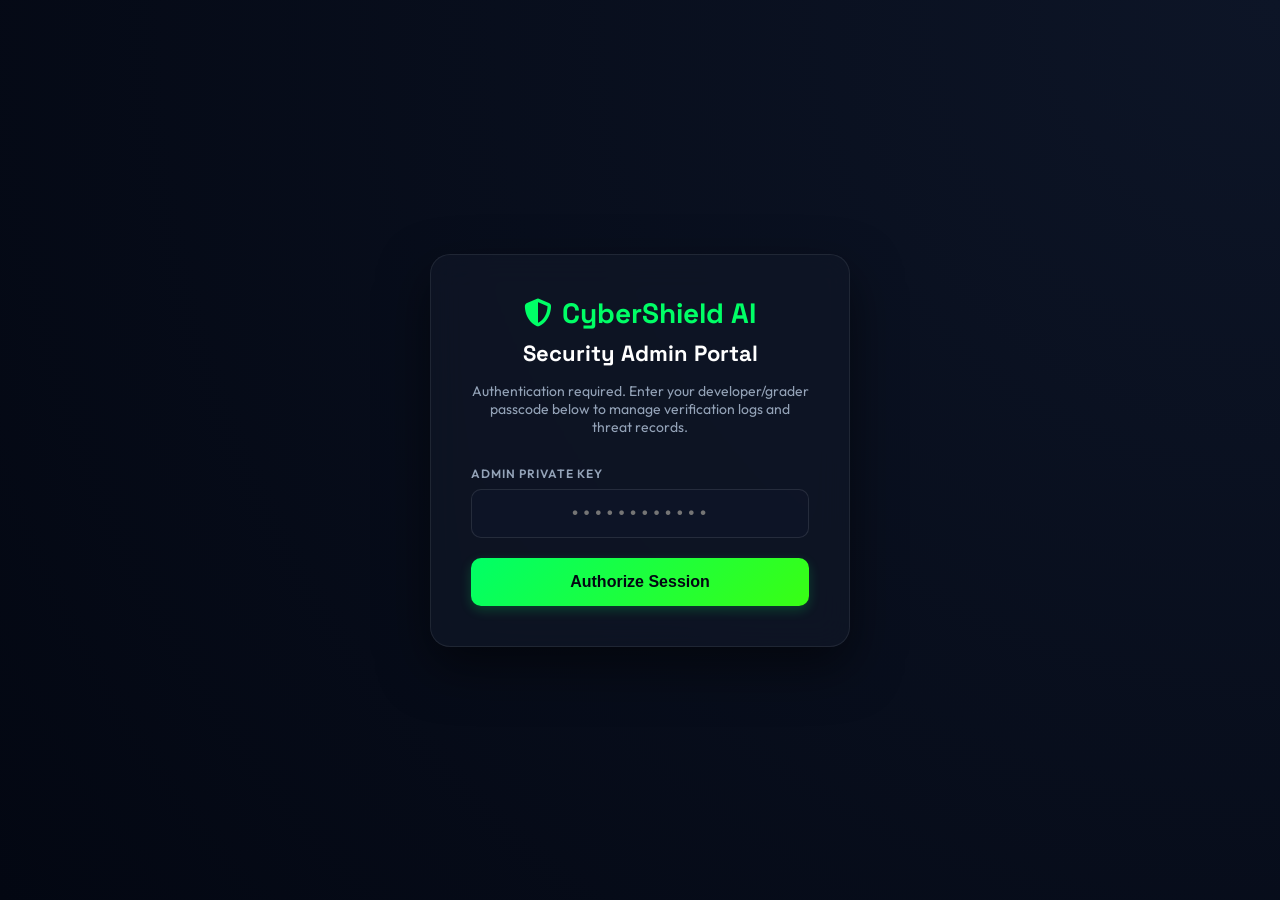
==== frontend/admin.html @ 4ac3e32d "feat(admin): relocate admin portal to secure separate page with db controls" ====
<!DOCTYPE html>
<html lang="en">
<head>
    <meta charset="UTF-8">
    <meta name="viewport" content="width=device-width, initial-scale=1.0">
    <title>CyberShield AI - Security Admin Portal</title>
    <!-- Fonts -->
    <link href="https://fonts.googleapis.com/css2?family=Outfit:wght@300;400;500;600;700;800&family=Space+Grotesk:wght@400;500;600;700&display=swap" rel="stylesheet">
    <link rel="stylesheet" href="https://cdnjs.cloudflare.com/ajax/libs/font-awesome/6.4.0/css/all.min.css">
    <link rel="stylesheet" href="style.css">
    <style>
        /* Admin specific layout styles */
        :root {
            --bg-admin-login: radial-gradient(circle at top right, #0d1527 0%, #030712 100%);
        }

        body.admin-body {
            background-color: var(--bg-main);
            font-family: 'Outfit', sans-serif;
            margin: 0;
            color: #1e293b;
        }

        .light-mode body.admin-body {
            color: #1e293b;
        }

        /* Login Screen styling */
        .login-overlay {
            position: fixed;
            top: 0;
            left: 0;
            width: 100%;
            height: 100%;
            background: radial-gradient(circle at top right, #0d1527 0%, #030712 100%);
            display: flex;
            justify-content: center;
            align-items: center;
            z-index: 9999;
            transition: opacity 0.4s ease;
        }

        .login-card {
            background: rgba(17, 24, 39, 0.7);
            backdrop-filter: blur(16px);
            -webkit-backdrop-filter: blur(16px);
            border: 1px solid rgba(255, 255, 255, 0.08);
            border-radius: 20px;
            padding: 40px;
            width: 420px;
            text-align: center;
            box-shadow: 0 20px 50px rgba(0, 0, 0, 0.5);
            color: #ffffff;
        }

        .login-logo {
            font-family: 'Space Grotesk', sans-serif;
            font-size: 28px;
            font-weight: 700;
            color: var(--color-primary, #00FF66);
            margin-bottom: 8px;
            display: flex;
            align-items: center;
            justify-content: center;
            gap: 10px;
        }

        .login-logo i {
            animation: pulse-glow 2s infinite ease-in-out;
        }

        .login-card p {
            color: #94a3b8;
            font-size: 14px;
            margin-bottom: 30px;
        }

        .login-form-group {
            margin-bottom: 20px;
            text-align: left;
        }

        .login-form-group label {
            display: block;
            font-size: 12px;
            font-weight: 600;
            color: #94a3b8;
            text-transform: uppercase;
            letter-spacing: 1px;
            margin-bottom: 8px;
        }

        .login-input {
            width: 100%;
            padding: 14px 16px;
            border-radius: 10px;
            border: 1px solid rgba(255, 255, 255, 0.1);
            background: rgba(15, 23, 42, 0.6);
            color: #ffffff;
            font-size: 16px;
            font-family: monospace;
            letter-spacing: 2px;
            text-align: center;
            transition: all 0.3s ease;
            box-sizing: border-box;
        }

        .login-input:focus {
            outline: none;
            border-color: var(--color-primary, #00FF66);
            box-shadow: 0 0 10px rgba(0, 255, 102, 0.25);
        }

        .login-submit-btn {
            width: 100%;
            padding: 14px;
            border: none;
            border-radius: 10px;
            background: linear-gradient(135deg, var(--color-primary, #00FF66) 0%, var(--color-secondary, #39FF14) 100%);
            color: #030712;
            font-size: 16px;
            font-weight: 700;
            cursor: pointer;
            transition: all 0.3s ease;
            box-shadow: 0 4px 12px rgba(0, 255, 102, 0.2);
        }

        .login-submit-btn:hover {
            transform: translateY(-2px);
            box-shadow: 0 6px 16px rgba(0, 255, 102, 0.4);
        }

        /* Database forms & styling */
        .admin-section-header {
            display: flex;
            justify-content: space-between;
            align-items: center;
            margin-bottom: 24px;
        }

        .admin-action-bar {
            display: flex;
            gap: 12px;
        }

        .action-btn-danger {
            background-color: var(--color-dangerous, #FF3333);
            color: #ffffff;
            border: none;
            padding: 10px 18px;
            border-radius: 8px;
            font-weight: 600;
            cursor: pointer;
            transition: all 0.2s ease;
            display: flex;
            align-items: center;
            gap: 8px;
        }

        .action-btn-danger:hover {
            opacity: 0.9;
            transform: translateY(-1px);
        }

        .action-btn-primary {
            background-color: var(--color-primary, #00FF66);
            color: #030712;
            border: none;
            padding: 10px 18px;
            border-radius: 8px;
            font-weight: 600;
            cursor: pointer;
            transition: all 0.2s ease;
            display: flex;
            align-items: center;
            gap: 8px;
        }

        .action-btn-primary:hover {
            opacity: 0.95;
            transform: translateY(-1px);
        }

        /* Admin Table styles */
        .admin-table-card {
            background: var(--bg-surface, #ffffff);
            border-radius: 16px;
            border: 1px solid rgba(0, 0, 0, 0.05);
            box-shadow: 0 4px 20px rgba(0, 0, 0, 0.02);
            overflow: hidden;
            margin-bottom: 30px;
        }

        .admin-table-container {
            overflow-x: auto;
            width: 100%;
        }

        .admin-table {
            width: 100%;
            border-collapse: collapse;
            text-align: left;
            font-size: 14px;
        }

        .admin-table th {
            background-color: rgba(0, 0, 0, 0.02);
            padding: 16px 20px;
            font-weight: 600;
            color: #64748b;
            border-bottom: 1.5px solid rgba(0, 0, 0, 0.05);
        }

        .admin-table td {
            padding: 16px 20px;
            border-bottom: 1px solid rgba(0, 0, 0, 0.04);
            vertical-align: middle;
            color: #334155;
        }

        .admin-table tr:hover td {
            background-color: rgba(0, 0, 0, 0.005);
        }

        .admin-table code {
            font-family: monospace;
            background: rgba(0, 0, 0, 0.04);
            padding: 3px 6px;
            border-radius: 4px;
            font-size: 12px;
        }

        /* Action buttons in tables */
        .tbl-btn {
            background: none;
            border: none;
            cursor: pointer;
            padding: 6px;
            border-radius: 6px;
            font-size: 14px;
            transition: all 0.2s ease;
        }

        .tbl-btn.edit-btn {
            color: var(--color-accent, #0284C7);
        }

        .tbl-btn.edit-btn:hover {
            background-color: rgba(2, 132, 199, 0.1);
        }

        .tbl-btn.delete-btn {
            color: var(--color-dangerous, #FF3333);
        }

        .tbl-btn.delete-btn:hover {
            background-color: rgba(239, 68, 68, 0.1);
        }

        /* Add Threat intelligence form */
        .threat-form-card {
            background: var(--bg-surface, #ffffff);
            border-radius: 16px;
            border: 1px solid rgba(0, 0, 0, 0.05);
            padding: 24px;
            margin-bottom: 30px;
        }

        .form-row {
            display: grid;
            grid-template-columns: 1fr 2fr 1fr auto;
            gap: 16px;
            align-items: flex-end;
        }

        @media (max-width: 768px) {
            .form-row {
                grid-template-columns: 1fr;
            }
        }

        .form-group {
            display: flex;
            flex-direction: column;
            gap: 8px;
        }

        .form-group label {
            font-size: 13px;
            font-weight: 600;
            color: #475569;
        }

        .form-group input, .form-group select {
            padding: 10px 14px;
            border-radius: 8px;
            border: 1px solid rgba(0, 0, 0, 0.15);
            background: #ffffff;
            font-size: 14px;
            color: #1e293b;
        }

        .form-group input:focus, .form-group select:focus {
            outline: none;
            border-color: var(--color-primary, #00FF66);
        }

        /* Modal inline editor styling */
        .edit-modal {
            position: fixed;
            top: 0;
            left: 0;
            width: 100%;
            height: 100%;
            background: rgba(3, 7, 18, 0.6);
            backdrop-filter: blur(4px);
            z-index: 10000;
            display: flex;
            justify-content: center;
            align-items: center;
        }

        .edit-modal-content {
            background: #ffffff;
            border-radius: 16px;
            width: 600px;
            max-width: 90%;
            padding: 30px;
            box-shadow: 0 10px 30px rgba(0, 0, 0, 0.3);
            border: 1px solid rgba(0, 0, 0, 0.08);
        }

        .edit-modal-header {
            display: flex;
            justify-content: space-between;
            align-items: center;
            border-bottom: 1px solid rgba(0, 0, 0, 0.08);
            padding-bottom: 16px;
            margin-bottom: 20px;
        }

        .edit-modal-header h4 {
            margin: 0;
            font-family: 'Space Grotesk', sans-serif;
            font-size: 20px;
            font-weight: 700;
        }

        .edit-modal-close {
            background: none;
            border: none;
            font-size: 20px;
            cursor: pointer;
            color: #64748b;
        }

        .modal-form-grid {
            display: grid;
            grid-template-columns: 1fr 1fr;
            gap: 16px;
            margin-bottom: 20px;
        }

        .modal-form-full {
            grid-column: span 2;
        }

        .edit-modal-footer {
            display: flex;
            justify-content: flex-end;
            gap: 12px;
            border-top: 1px solid rgba(0, 0, 0, 0.08);
            padding-top: 16px;
        }

        .modal-btn {
            padding: 10px 20px;
            border-radius: 8px;
            font-weight: 600;
            cursor: pointer;
            font-size: 14px;
            border: none;
        }

        .modal-btn.cancel {
            background-color: #e2e8f0;
            color: #475569;
        }

        .modal-btn.save {
            background-color: var(--color-primary, #00FF66);
            color: #030712;
        }

        .verdict-select-pill {
            padding: 4px 10px;
            border-radius: 20px;
            font-weight: 700;
            font-size: 12px;
            text-transform: uppercase;
        }

        .verdict-select-pill.safe { background-color: rgba(16, 185, 129, 0.15); color: var(--color-safe); }
        .verdict-select-pill.suspicious { background-color: rgba(245, 158, 11, 0.15); color: var(--color-suspicious); }
        .verdict-select-pill.high_risk { background-color: rgba(249, 115, 22, 0.15); color: var(--color-high-risk); }
        .verdict-select-pill.dangerous { background-color: rgba(239, 68, 68, 0.15); color: var(--color-dangerous); }

        .hidden {
            display: none !important;
        }

        /* Adjusting layout for header logo */
        .admin-top-bar {
            display: flex;
            justify-content: space-between;
            align-items: center;
            padding: 15px 30px;
            background: var(--bg-header, #ffffff);
            border-bottom: 1.5px solid rgba(0, 0, 0, 0.05);
        }

        .admin-top-logo {
            font-family: 'Space Grotesk', sans-serif;
            font-weight: 700;
            font-size: 22px;
            color: var(--color-primary, #00FF66);
            display: flex;
            align-items: center;
            gap: 10px;
        }

        .admin-top-nav {
            display: flex;
            gap: 20px;
        }

        .admin-nav-item {
            color: #64748b;
            text-decoration: none;
            font-weight: 600;
            font-size: 15px;
            padding: 8px 16px;
            border-radius: 8px;
            transition: all 0.2s ease;
            cursor: pointer;
        }

        .admin-nav-item:hover, .admin-nav-item.active {
            color: var(--color-primary, #00FF66);
            background: rgba(0, 255, 102, 0.08);
        }

        .admin-nav-item.logout {
            color: var(--color-dangerous, #FF3333);
        }
        .admin-nav-item.logout:hover {
            background: rgba(239, 68, 68, 0.08);
        }
        
        .admin-container {
            max-width: 1400px;
            margin: 40px auto;
            padding: 0 30px;
            box-sizing: border-box;
        }
    </style>
</head>
<body class="admin-body">

    <!-- Auth Login Overlay -->
    <div id="admin-login-overlay" class="login-overlay">
        <div class="login-card">
            <div class="login-logo">
                <i class="fa-solid fa-shield-halved"></i> CyberShield AI
            </div>
            <h3 style="margin-top: 0; margin-bottom: 15px; font-family: 'Space Grotesk'; font-size: 22px;">Security Admin Portal</h3>
            <p>Authentication required. Enter your developer/grader passcode below to manage verification logs and threat records.</p>
            <div class="login-form-group">
                <label for="admin-passcode-input">Admin Private Key</label>
                <input type="password" id="admin-passcode-input" class="login-input" placeholder="••••••••••••" autocomplete="current-password">
            </div>
            <button id="admin-login-submit" class="login-submit-btn">Authorize Session</button>
            <div id="login-error-msg" style="color: var(--color-dangerous); margin-top: 15px; font-weight: 600; font-size: 14px;" class="hidden"></div>
        </div>
    </div>

    <!-- Admin Main Workstation Screen -->
    <div id="admin-main-workstation" class="hidden">
        <!-- Top Nav Bar -->
        <header class="admin-top-bar">
            <div class="admin-top-logo">
                <i class="fa-solid fa-terminal"></i>
                <span>CyberShield <span style="font-family:'Space Grotesk'; font-weight: 300; font-size: 16px; border: 1.5px solid var(--color-primary); padding: 2px 6px; border-radius: 4px;">ADMIN PORTAL</span></span>
            </div>
            <nav class="admin-top-nav">
                <div class="admin-nav-item active" data-admin-tab="cases"><i class="fa-solid fa-folder-open"></i> Cases Database</div>
                <div class="admin-nav-item" data-admin-tab="memory"><i class="fa-solid fa-brain"></i> Threat Intelligence</div>
                <div class="admin-nav-item" data-admin-tab="traces"><i class="fa-solid fa-bezier-curve"></i> Trace Observability</div>
                <div class="admin-nav-item" data-admin-tab="evals"><i class="fa-solid fa-vials"></i> Grader Eval Suite</div>
                <div class="admin-nav-item logout" id="admin-logout-trigger"><i class="fa-solid fa-right-from-bracket"></i> Exit Portal</div>
            </nav>
        </header>

        <!-- Main Body Workstation Area -->
        <main class="admin-container">

            <!-- TAB 1: CASES DATABASE -->
            <section class="admin-tab-panel" id="admin-panel-cases">
                <div class="admin-section-header">
                    <div>
                        <h2 style="font-family:'Space Grotesk'; font-weight: 700; margin: 0 0 6px 0;">Safety Verification Cases</h2>
                        <p style="color:#64748b; margin: 0;">Perform database modifications, audit verification scores, or remove logged cases.</p>
                    </div>
                    <div class="admin-action-bar">
                        <button class="action-btn-danger" id="admin-clear-cases-btn"><i class="fa-solid fa-dumpster-fire"></i> Clear All Cases</button>
                    </div>
                </div>

                <div class="admin-table-card">
                    <div class="admin-table-container">
                        <table class="admin-table">
                            <thead>
                                <tr>
                                    <th>ID</th>
                                    <th>Scan Preview</th>
                                    <th>Verdict</th>
                                    <th>Risk Score</th>
                                    <th>Scam Type</th>
                                    <th>Timestamp</th>
                                    <th>Actions</th>
                                </tr>
                            </thead>
                            <tbody id="admin-cases-tbody">
                                <tr>
                                    <td colspan="7" style="text-align: center; color: #64748b;"><i class="fa-solid fa-spinner fa-spin"></i> Querying safety database cases records...</td>
                                </tr>
                            </tbody>
                        </table>
                    </div>
                </div>
            </section>

            <!-- TAB 2: THREAT INTELLIGENCE (MEMORY BANK) -->
            <section class="admin-tab-panel hidden" id="admin-panel-memory">
                <div class="admin-section-header">
                    <div>
                        <h2 style="font-family:'Space Grotesk'; font-weight: 700; margin: 0 0 6px 0;">Long-Term Threat Intelligence</h2>
                        <p style="color:#64748b; margin: 0;">Add, modify, or delete threat indicators (domains, emails, phone numbers, URLs) utilized in real-time agent verification rules.</p>
                    </div>
                    <div class="admin-action-bar">
                        <button class="action-btn-danger" id="admin-reset-intel-btn"><i class="fa-solid fa-arrows-rotate"></i> Reset Threat Memory</button>
                    </div>
                </div>

                <!-- Add Threat intelligence form -->
                <div class="threat-form-card">
                    <h3 style="margin-top: 0; margin-bottom: 16px; font-family:'Space Grotesk'; font-size: 18px; font-weight: 600;"><i class="fa-solid fa-plus text-green"></i> Add Custom Threat Indicator</h3>
                    <form id="admin-add-threat-form" onsubmit="event.preventDefault();">
                        <div class="form-row">
                            <div class="form-group">
                                <label for="threat-type-input">Indicator Type</label>
                                <select id="threat-type-input" required>
                                    <option value="domain">Domain Name</option>
                                    <option value="phone">Phone Number</option>
                                    <option value="email">Email Address</option>
                                    <option value="url">URL Link</option>
                                    <option value="phrase">Phrase Pattern</option>
                                </select>
                            </div>
                            <div class="form-group">
                                <label for="threat-value-input">Indicator Value</label>
                                <input type="text" id="threat-value-input" placeholder="e.g. telegram-tasks-pvt.in" required>
                            </div>
                            <div class="form-group">
                                <label for="threat-verdict-input">Verdict Severity</label>
                                <select id="threat-verdict-input" required>
                                    <option value="SUSPICIOUS">SUSPICIOUS</option>
                                    <option value="HIGH RISK">HIGH RISK</option>
                                    <option value="DANGEROUS" selected>DANGEROUS</option>
                                    <option value="SAFE">SAFE</option>
                                </select>
                            </div>
                            <button type="button" class="action-btn-primary" id="admin-submit-threat-btn" style="height: 42px;"><i class="fa-solid fa-save"></i> Add Record</button>
                        </div>
                    </form>
                </div>

                <!-- Threat table -->
                <div class="admin-table-card">
                    <div class="admin-table-container">
                        <table class="admin-table">
                            <thead>
                                <tr>
                                    <th>ID</th>
                                    <th>Type</th>
                                    <th>Indicator Value</th>
                                    <th>Verdict</th>
                                    <th>Times Triggered</th>
                                    <th>Last Seen</th>
                                    <th>Actions</th>
                                </tr>
                            </thead>
                            <tbody id="admin-memory-tbody">
                                <tr>
                                    <td colspan="7" style="text-align: center; color: #64748b;"><i class="fa-solid fa-spinner fa-spin"></i> Retrieving threat memory indicators...</td>
                                </tr>
                            </tbody>
                        </table>
                    </div>
                </div>
            </section>

            <!-- TAB 3: TRACE OBSERVABILITY -->
            <section class="admin-tab-panel hidden" id="admin-panel-traces">
                <div class="admin-section-header">
                    <div>
                        <h2 style="font-family:'Space Grotesk'; font-weight: 700; margin: 0 0 6px 0;">Agent Observation & Telemetry Logs</h2>
                        <p style="color:#64748b; margin: 0;">Trace sequential execution pipelines and payload details of ADK multi-agent interactions in real-time.</p>
                    </div>
                </div>

                <div class="observability-tab-selector-row" style="background: var(--bg-surface); padding: 20px; border-radius: 12px; margin-bottom: 24px; border: 1.5px solid rgba(0,0,0,0.05); display: flex; justify-content: space-between; align-items: center;">
                    <div class="trace-selector" style="display: flex; align-items: center; gap: 12px;">
                        <label for="trace-case-select-admin" style="font-weight: 600; color: #475569;">Select Case to Trace:</label>
                        <select id="trace-case-select-admin" style="padding: 10px; border-radius: 8px; border: 1px solid rgba(0,0,0,0.15); width: 350px;">
                            <option value="">-- Loading cases --</option>
                        </select>
                    </div>
                    <div class="trace-summary-chips" id="trace-summary-chips-admin" style="display: flex; gap: 8px;">
                        <!-- Trace stats chips -->
                    </div>
                </div>

                <div style="display: grid; grid-template-columns: 1fr 1fr; gap: 24px;">
                    <!-- Col 1: Timeline -->
                    <div class="timeline-card" style="background: var(--bg-surface); padding: 24px; border-radius: 16px; border: 1px solid rgba(0,0,0,0.05);">
                        <h3 style="margin-top: 0; margin-bottom: 20px; font-family:'Space Grotesk'; font-size: 18px; font-weight: 600;"><i class="fa-solid fa-diagram-project text-blue"></i> Multi-Agent Execution Pipeline</h3>
                        <div class="trace-timeline" id="trace-timeline-container-admin" style="display: flex; flex-direction: column; gap: 16px; max-height: 500px; overflow-y: auto; padding-right: 8px;">
                            <p class="placeholder-text" style="color: #64748b; font-style: italic; text-align: center;">Please select an active safety case from the dropdown above to render execution trails.</p>
                        </div>
                    </div>
                    <!-- Col 2: Tool Logs -->
                    <div class="tool-calls-card" style="background: var(--bg-surface); padding: 24px; border-radius: 16px; border: 1px solid rgba(0,0,0,0.05);">
                        <h3 style="margin-top: 0; margin-bottom: 20px; font-family:'Space Grotesk'; font-size: 18px; font-weight: 600;"><i class="fa-solid fa-terminal text-green"></i> System Tool Payloads & SQL Executions</h3>
                        <div class="tool-calls-list" id="tool-calls-container-admin" style="display: flex; flex-direction: column; gap: 16px; max-height: 500px; overflow-y: auto; padding-right: 8px;">
                            <p class="placeholder-text" style="color: #64748b; font-style: italic; text-align: center;">System tool payload logs will render here once a case is selected.</p>
                        </div>
                    </div>
                </div>
            </section>

            <!-- TAB 4: GRADER EVAL SUITE -->
            <section class="admin-tab-panel hidden" id="admin-panel-evals">
                <div class="admin-section-header">
                    <div>
                        <h2 style="font-family:'Space Grotesk'; font-weight: 700; margin: 0 0 6px 0;">Kaggle Evaluation & Grading Verification Suite</h2>
                        <p style="color:#64748b; margin: 0;">Runs standard student scam template suites to grade agents accuracy, response safety ratios, and execution latency thresholds.</p>
                    </div>
                    <div class="admin-action-bar">
                        <button class="action-btn-primary" id="run-eval-btn-admin"><i class="fa-solid fa-play"></i> Run Grader Test Suite</button>
                    </div>
                </div>

                <div class="admin-table-card">
                    <div class="admin-table-container">
                        <table class="admin-table">
                            <thead>
                                <tr>
                                    <th>Input Content Scan Sample</th>
                                    <th>Target Expected</th>
                                    <th>Agent Verdict</th>
                                    <th>Match Grade</th>
                                    <th>Latency Speed</th>
                                    <th>Model Reason Explanation</th>
                                </tr>
                            </thead>
                            <tbody id="eval-results-body-admin">
                                <tr>
                                    <td colspan="6" style="text-align: center; color: #64748b;"><i class="fa-solid fa-circle-info text-blue"></i> Click the button above to run standard verification pipeline checks.</td>
                                </tr>
                            </tbody>
                        </table>
                    </div>
                </div>
            </section>

        </main>
    </div>

    <!-- Inline Case Editing Modal -->
    <div id="admin-case-edit-modal" class="edit-modal hidden">
        <div class="edit-modal-content">
            <div class="edit-modal-header">
                <h4>Edit Case Safety Log</h4>
                <button type="button" class="edit-modal-close" onclick="closeCaseModal()"><i class="fa-solid fa-xmark"></i></button>
            </div>
            <form id="admin-case-edit-form" onsubmit="event.preventDefault();">
                <input type="hidden" id="edit-case-id">
                <div class="modal-form-grid">
                    <div class="form-group">
                        <label for="edit-case-verdict">Verdict</label>
                        <select id="edit-case-verdict" onchange="updateModalVerdictPill()">
                            <option value="SAFE">SAFE</option>
                            <option value="SUSPICIOUS">SUSPICIOUS</option>
                            <option value="HIGH RISK">HIGH RISK</option>
                            <option value="DANGEROUS">DANGEROUS</option>
                        </select>
                    </div>
                    <div class="form-group">
                        <label for="edit-case-score">Risk Score (0 - 100)</label>
                        <input type="number" id="edit-case-score" min="0" max="100" required>
                    </div>
                    <div class="form-group modal-form-full">
                        <label for="edit-case-scam">Scam Classification Type</label>
                        <input type="text" id="edit-case-scam" required>
                    </div>
                    <div class="form-group modal-form-full">
                        <label for="edit-case-explanation">Explanation Summary</label>
                        <textarea id="edit-case-explanation" rows="3" style="width: 100%; border: 1px solid rgba(0,0,0,0.15); border-radius: 8px; padding: 10px; font-family: inherit; font-size: 14px; box-sizing: border-box;" required></textarea>
                    </div>
                    <div class="form-group modal-form-full">
                        <label for="edit-case-reply">Safe Reply Recommendation</label>
                        <textarea id="edit-case-reply" rows="3" style="width: 100%; border: 1px solid rgba(0,0,0,0.15); border-radius: 8px; padding: 10px; font-family: inherit; font-size: 14px; box-sizing: border-box;"></textarea>
                    </div>
                </div>
                <div class="edit-modal-footer">
                    <button type="button" class="modal-btn cancel" onclick="closeCaseModal()">Cancel</button>
                    <button type="button" class="modal-btn save" id="admin-save-case-changes-btn">Save Changes</button>
                </div>
            </form>
        </div>
    </div>

    <!-- Inline Threat Intelligence Editing Modal -->
    <div id="admin-threat-edit-modal" class="edit-modal hidden">
        <div class="edit-modal-content">
            <div class="edit-modal-header">
                <h4>Edit Threat Indicator Record</h4>
                <button type="button" class="edit-modal-close" onclick="closeThreatModal()"><i class="fa-solid fa-xmark"></i></button>
            </div>
            <form id="admin-threat-edit-form" onsubmit="event.preventDefault();">
                <input type="hidden" id="edit-threat-id">
                <div class="modal-form-grid">
                    <div class="form-group">
                        <label for="edit-threat-type">Indicator Type</label>
                        <select id="edit-threat-type" required>
                            <option value="domain">Domain Name</option>
                            <option value="phone">Phone Number</option>
                            <option value="email">Email Address</option>
                            <option value="url">URL Link</option>
                            <option value="phrase">Phrase Pattern</option>
                        </select>
                    </div>
                    <div class="form-group">
                        <label for="edit-threat-verdict">Verdict Severity</label>
                        <select id="edit-threat-verdict">
                            <option value="SUSPICIOUS">SUSPICIOUS</option>
                            <option value="HIGH RISK">HIGH RISK</option>
                            <option value="DANGEROUS">DANGEROUS</option>
                            <option value="SAFE">SAFE</option>
                        </select>
                    </div>
                    <div class="form-group modal-form-full">
                        <label for="edit-threat-value">Indicator Value</label>
                        <input type="text" id="edit-threat-value" style="width: 100%; box-sizing: border-box;" required>
                    </div>
                    <div class="form-group modal-form-full">
                        <label for="edit-threat-seen">Times Seen Count</label>
                        <input type="number" id="edit-threat-seen" min="1" style="width: 100%; box-sizing: border-box;" required>
                    </div>
                </div>
                <div class="edit-modal-footer">
                    <button type="button" class="modal-btn cancel" onclick="closeThreatModal()">Cancel</button>
                    <button type="button" class="modal-btn save" id="admin-save-threat-changes-btn">Save Changes</button>
                </div>
            </form>
        </div>
    </div>

    <!-- Javascript Portal Control -->
    <script>
        const API_BASE = "";

        // Standard 8 Grader test cases
        const evalCases = [
            {
                text: "🚀 GOOGLE INTERNSHIP OFFER 🚀\nLocation: Work from Home\nStipend: ₹45,000 / Month\nDuration: 3 Months\nNo qualifications required! Students from any stream can apply.\nRegistration fee: ₹499 (Refundable)\nContact HR on Telegram: @GoogleIndiaRecruit\nClick to register: https://google-internship-registration.cc/apply",
                expected: "HIGH RISK"
            },
            {
                text: "Dear Customer,\nYour State Bank of India account has been flagged for suspicious activity.\nPlease verify your NetBanking credentials immediately or your account will be BLOCKED within 24 hours.\nClick here to verify: https://sbi-verification-secure.com/login.html\nThank you,\nSBI Security Team",
                expected: "DANGEROUS"
            },
            {
                text: "NATIONAL MERIT SCHOLARSHIP DRIVE 2026\nApply now to get ₹1,50,000 yearly scholarship.\nSupported by Ministry of Student Welfare.\nTo claim your scholarship, deposit a processing fee of ₹1,200 immediately to account: 4433-2211-0987.\nDeadline: TODAY.\nOfficial Link: http://national-welfare-portal.net/verify",
                expected: "HIGH RISK"
            },
            {
                text: "Hey, are we still meeting at the college library at 4 PM for the project discussion? I brought the reference books for the Kaggle Capstone project.",
                expected: "SAFE"
            },
            {
                text: "Earn ₹5000 daily by liking YouTube videos from home! No experience required, flexible hours. Daily payouts in crypto or UPI. Contact Telegram: @LikesRecruiterNow",
                expected: "HIGH RISK"
            },
            {
                text: "Official notice from the Dean's Office: The campus placement registration portal is open. Register with your university credentials at https://placements.university.edu/register before next Friday.",
                expected: "SAFE"
            },
            {
                text: "Your DHL parcel is held at the sorting office due to an unpaid duty of ₹180. Pay the fee to dispatch your package: http://dhl-package-fees.cc",
                expected: "HIGH RISK"
            },
            {
                text: "Get a government laptop now! All students enrolled in technical courses are eligible. Fill the form at: http://free-laptop-scheme-gov.cc",
                expected: "SUSPICIOUS"
            }
        ];

        // Active State tracking
        let sessionKey = sessionStorage.getItem("admin_key") || "";

        // Check verification on load
        window.addEventListener("DOMContentLoaded", () => {
            if (sessionKey) {
                authorizeSuccess(sessionKey);
            }
            setupEventListeners();
        });

        function setupEventListeners() {
            // Login click
            document.getElementById("admin-login-submit").addEventListener("click", performLogin);
            document.getElementById("admin-passcode-input").addEventListener("keypress", (e) => {
                if (e.key === "Enter") performLogin();
            });

            // Logout click
            document.getElementById("admin-logout-trigger").addEventListener("click", performLogout);

            // Tab navigation clicks
            const navItems = document.querySelectorAll(".admin-nav-item");
            navItems.forEach(item => {
                item.addEventListener("click", () => {
                    const tabName = item.getAttribute("data-admin-tab");
                    if (!tabName) return;
                    
                    navItems.forEach(n => n.classList.remove("active"));
                    item.classList.add("active");

                    const panels = document.querySelectorAll(".admin-tab-panel");
                    panels.forEach(p => p.classList.add("hidden"));
                    
                    const activePanel = document.getElementById(`admin-panel-${tabName}`);
                    if (activePanel) activePanel.classList.remove("hidden");

                    // Trigger load data based on tabs
                    if (tabName === "cases") loadCasesTable();
                    else if (tabName === "memory") loadThreatIntelTable();
                    else if (tabName === "traces") loadTracesDropdown();
                });
            });

            // Global buttons setup
            document.getElementById("admin-clear-cases-btn").addEventListener("click", clearDatabaseCases);
            document.getElementById("admin-reset-intel-btn").addEventListener("click", resetThreatIntelDatabase);
            document.getElementById("admin-submit-threat-btn").addEventListener("click", addNewThreatIntelRecord);
            document.getElementById("run-eval-btn-admin").addEventListener("click", executeGraderEvalSuite);
            
            // Save updates
            document.getElementById("admin-save-case-changes-btn").addEventListener("click", saveCaseChanges);
            document.getElementById("admin-save-threat-changes-btn").addEventListener("click", saveThreatChanges);

            // Traces case dropdown listener
            document.getElementById("trace-case-select-admin").addEventListener("change", (e) => {
                const caseId = e.target.value;
                if (caseId) {
                    loadAgentTimelineLogs(caseId);
                } else {
                    document.getElementById("trace-timeline-container-admin").innerHTML = `<p class="placeholder-text">Please select an active safety case from the dropdown above to render execution trails.</p>`;
                    document.getElementById("tool-calls-container-admin").innerHTML = `<p class="placeholder-text">System tool payload logs will render here once a case is selected.</p>`;
                    document.getElementById("trace-summary-chips-admin").innerHTML = "";
                }
            });
        }

        // --- AUTH SECTION ---
        async function performLogin() {
            const passcodeVal = document.getElementById("admin-passcode-input").value;
            const errorDiv = document.getElementById("login-error-msg");
            errorDiv.classList.add("hidden");

            if (!passcodeVal.trim()) {
                errorDiv.textContent = "Please enter an admin passcode key.";
                errorDiv.classList.remove("hidden");
                return;
            }

            try {
                const res = await fetch("/api/admin/verify", {
                    method: "POST",
                    headers: { "Content-Type": "application/json" },
                    body: JSON.stringify({ key: passcodeVal })
                });

                if (res.ok) {
                    sessionKey = passcodeVal;
                    sessionStorage.setItem("admin_key", sessionKey);
                    authorizeSuccess(sessionKey);
                } else {
                    const data = await res.json();
                    errorDiv.textContent = data.detail || "Authentication Failed. Access Denied.";
                    errorDiv.classList.remove("hidden");
                }
            } catch (err) {
                errorDiv.textContent = "Server connection error: " + err.message;
                errorDiv.classList.remove("hidden");
            }
        }

        function authorizeSuccess(key) {
            document.getElementById("admin-login-overlay").classList.add("hidden");
            document.getElementById("admin-main-workstation").classList.remove("hidden");
            // Default load cases
            loadCasesTable();
        }

        function performLogout() {
            sessionKey = "";
            sessionStorage.removeItem("admin_key");
            document.getElementById("admin-main-workstation").classList.add("hidden");
            document.getElementById("admin-login-overlay").classList.remove("hidden");
            document.getElementById("admin-passcode-input").value = "";
            document.getElementById("login-error-msg").classList.add("hidden");
        }

        // Helper Headers generator
        function getHeaders() {
            return {
                "Content-Type": "application/json",
                "X-Admin-Key": sessionKey
            };
        }

        // --- CASES DATABASE CRUD ---
        async function loadCasesTable() {
            const tbody = document.getElementById("admin-cases-tbody");
            tbody.innerHTML = `<tr><td colspan="7" style="text-align: center; color: #64748b;"><i class="fa-solid fa-spinner fa-spin"></i> Fetching records from cases database...</td></tr>`;

            try {
                const res = await fetch("/api/cases");
                if (!res.ok) throw new Error("Failed to retrieve cases.");
                const cases = await res.json();

                if (cases.length === 0) {
                    tbody.innerHTML = `<tr><td colspan="7" style="text-align: center; color: #64748b;"><i class="fa-solid fa-database"></i> No case records found in database safety scan tables.</td></tr>`;
                    return;
                }

                tbody.innerHTML = "";
                cases.forEach(c => {
                    const tr = document.createElement("tr");
                    const dateStr = new Date(c.timestamp).toLocaleString();
                    const textPreview = c.input_text ? c.input_text.substring(0, 70) + "..." : (c.file_name ? `Uploaded File: ${c.file_name}` : "N/A");
                    
                    let badgeClass = "safe";
                    if (c.verdict === "SUSPICIOUS") badgeClass = "suspicious";
                    else if (c.verdict === "HIGH RISK") badgeClass = "high_risk";
                    else if (c.verdict === "DANGEROUS") badgeClass = "dangerous";

                    tr.innerHTML = `
                        <td><code>${c.id.substring(0, 8)}...</code></td>
                        <td>${escapeHTML(textPreview)}</td>
                        <td><span class="verdict-select-pill ${badgeClass}">${c.verdict}</span></td>
                        <td><strong>${c.risk_score}</strong></td>
                        <td><span class="verdict-select-pill safe" style="background-color:rgba(0,0,0,0.05); color:#475569;">${c.scam_type}</span></td>
                        <td style="font-size: 12px; color:#64748b;">${dateStr}</td>
                        <td>
                            <button class="tbl-btn edit-btn" onclick="openCaseModal('${c.id}')" title="Edit Case Data"><i class="fa-solid fa-pen-to-square"></i></button>
                            <button class="tbl-btn delete-btn" onclick="deleteCaseRecord('${c.id}')" title="Delete Case"><i class="fa-solid fa-trash"></i></button>
                        </td>
                    `;
                    tbody.appendChild(tr);
                });
            } catch (err) {
                tbody.innerHTML = `<tr><td colspan="7" style="text-align: center; color: var(--color-dangerous);"><i class="fa-solid fa-triangle-exclamation"></i> Error loading cases: ${err.message}</td></tr>`;
            }
        }

        async function deleteCaseRecord(caseId) {
            if (!confirm(`Are you absolutely sure you want to permanently delete Case ${caseId}?\nThis will clear its associated observability timelines and tool calls.`)) return;

            try {
                const res = await fetch(`/api/admin/cases/${caseId}`, {
                    method: "DELETE",
                    headers: getHeaders()
                });

                if (res.ok) {
                    alert("Case record and trace timelines deleted successfully.");
                    loadCasesTable();
                } else {
                    const data = await res.json();
                    alert("Delete Failed: " + (data.detail || "Server refusal. Verify passcode status."));
                }
            } catch (err) {
                alert("Server request error: " + err.message);
            }
        }

        async function openCaseModal(caseId) {
            try {
                const res = await fetch(`/api/cases/${caseId}`);
                if (!res.ok) throw new Error("Could not load case details.");
                const data = await res.json();

                document.getElementById("edit-case-id").value = data.id;
                document.getElementById("edit-case-verdict").value = data.verdict;
                document.getElementById("edit-case-score").value = data.risk_score;
                document.getElementById("edit-case-scam").value = data.scam_type;
                document.getElementById("edit-case-explanation").value = data.explanation || "";
                document.getElementById("edit-case-reply").value = data.safe_reply || "";

                document.getElementById("admin-case-edit-modal").classList.remove("hidden");
            } catch (err) {
                alert("Error launching editor details: " + err.message);
            }
        }

        function closeCaseModal() {
            document.getElementById("admin-case-edit-modal").classList.add("hidden");
        }

        async function saveCaseChanges() {
            const caseId = document.getElementById("edit-case-id").value;
            const payload = {
                verdict: document.getElementById("edit-case-verdict").value,
                risk_score: parseInt(document.getElementById("edit-case-score").value, 10),
                scam_type: document.getElementById("edit-case-scam").value,
                explanation: document.getElementById("edit-case-explanation").value,
                safe_reply: document.getElementById("edit-case-reply").value
            };

            try {
                const res = await fetch(`/api/admin/cases/${caseId}`, {
                    method: "PUT",
                    headers: getHeaders(),
                    body: JSON.stringify(payload)
                });

                if (res.ok) {
                    alert("Case records updated successfully.");
                    closeCaseModal();
                    loadCasesTable();
                } else {
                    const error = await res.json();
                    alert("Update Failed: " + (error.detail || "Database write rejected."));
                }
            } catch (err) {
                alert("Save Changes Error: " + err.message);
            }
        }

        async function clearDatabaseCases() {
            if (!confirm("WARNING!\nThis action will erase all case history logs, observabilities, and tool executions permanently.\nDo you wish to proceed?")) return;

            try {
                const res = await fetch("/api/admin/db/clear-cases", {
                    method: "POST",
                    headers: getHeaders()
                });

                if (res.ok) {
                    alert("Case database logs cleared successfully.");
                    loadCasesTable();
                } else {
                    const data = await res.json();
                    alert("Clear Database Failed: " + (data.detail || "Server error. Check passcode."));
                }
            } catch (err) {
                alert("Clear Cases error: " + err.message);
            }
        }

        // --- THREAT INTELLIGENCE (MEMORY BANK) CRUD ---
        async function loadThreatIntelTable() {
            const tbody = document.getElementById("admin-memory-tbody");
            tbody.innerHTML = `<tr><td colspan="7" style="text-align: center; color: #64748b;"><i class="fa-solid fa-spinner fa-spin"></i> Retrieving data from threat intelligence tables...</td></tr>`;

            try {
                const res = await fetch("/api/admin/memory", {
                    headers: getHeaders()
                });

                if (!res.ok) throw new Error("Could not retrieve memory entities.");
                const data = await res.json();

                if (data.length === 0) {
                    tbody.innerHTML = `<tr><td colspan="7" style="text-align: center; color: #64748b;"><i class="fa-solid fa-brain"></i> No threat indicator records found in database rules.</td></tr>`;
                    return;
                }

                tbody.innerHTML = "";
                data.forEach(t => {
                    const tr = document.createElement("tr");
                    const dateStr = t.last_seen ? new Date(t.last_seen).toLocaleString() : "N/A";
                    
                    let badgeClass = "safe";
                    if (t.verdict === "SUSPICIOUS") badgeClass = "suspicious";
                    else if (t.verdict === "HIGH RISK") badgeClass = "high_risk";
                    else if (t.verdict === "DANGEROUS") badgeClass = "dangerous";

                    tr.innerHTML = `
                        <td><code>${t.id}</code></td>
                        <td><span class="verdict-select-pill safe" style="background-color:rgba(0,0,0,0.05); color:#475569;">${t.entity_type}</span></td>
                        <td><code>${escapeHTML(t.entity_value)}</code></td>
                        <td><span class="verdict-select-pill ${badgeClass}">${t.verdict}</span></td>
                        <td><strong>${t.times_seen}</strong></td>
                        <td style="font-size:12px; color:#64748b;">${dateStr}</td>
                        <td>
                            <button class="tbl-btn edit-btn" onclick="openThreatModal('${t.id}', '${t.entity_type}', '${escapeHTML(t.entity_value)}', '${t.verdict}', ${t.times_seen})" title="Edit Threat Indicator"><i class="fa-solid fa-pen-to-square"></i></button>
                            <button class="tbl-btn delete-btn" onclick="deleteThreatIntelRecord(${t.id})" title="Delete Indicator"><i class="fa-solid fa-trash"></i></button>
                        </td>
                    `;
                    tbody.appendChild(tr);
                });

            } catch (err) {
                tbody.innerHTML = `<tr><td colspan="7" style="text-align: center; color: var(--color-dangerous);"><i class="fa-solid fa-triangle-exclamation"></i> Error querying memory: ${err.message}</td></tr>`;
            }
        }

        async function addNewThreatIntelRecord() {
            const type = document.getElementById("threat-type-input").value;
            const value = document.getElementById("threat-value-input").value;
            const verdict = document.getElementById("threat-verdict-input").value;

            if (!value.trim()) {
                alert("Please fill indicator value.");
                return;
            }

            try {
                const res = await fetch("/api/admin/memory", {
                    method: "POST",
                    headers: getHeaders(),
                    body: JSON.stringify({
                        entity_type: type,
                        entity_value: value,
                        verdict: verdict
                    })
                });

                if (res.ok) {
                    alert("Threat intelligence record inserted successfully.");
                    document.getElementById("threat-value-input").value = "";
                    loadThreatIntelTable();
                } else {
                    const data = await res.json();
                    alert("Insertion Failed: " + (data.detail || "Verification failure."));
                }
            } catch (err) {
                alert("Insertion error: " + err.message);
            }
        }

        async function deleteThreatIntelRecord(id) {
            if (!confirm(`Confirm deletion of Threat Intelligence ID ${id}?`)) return;

            try {
                const res = await fetch(`/api/admin/memory/${id}`, {
                    method: "DELETE",
                    headers: getHeaders()
                });

                if (res.ok) {
                    alert("Threat indicator deleted successfully.");
                    loadThreatIntelTable();
                } else {
                    const err = await res.json();
                    alert("Delete Failed: " + (err.detail || "Server rejected."));
                }
            } catch (err) {
                alert("Server request failed: " + err.message);
            }
        }

        function openThreatModal(id, type, value, verdict, timesSeen) {
            document.getElementById("edit-threat-id").value = id;
            document.getElementById("edit-threat-type").value = type;
            document.getElementById("edit-threat-value").value = value;
            document.getElementById("edit-threat-verdict").value = verdict;
            document.getElementById("edit-threat-seen").value = timesSeen;

            document.getElementById("admin-threat-edit-modal").classList.remove("hidden");
        }

        function closeThreatModal() {
            document.getElementById("admin-threat-edit-modal").classList.add("hidden");
        }

        async function saveThreatChanges() {
            const id = document.getElementById("edit-threat-id").value;
            const payload = {
                entity_type: document.getElementById("edit-threat-type").value,
                entity_value: document.getElementById("edit-threat-value").value,
                verdict: document.getElementById("edit-threat-verdict").value,
                times_seen: parseInt(document.getElementById("edit-threat-seen").value, 10)
            };

            try {
                const res = await fetch(`/api/admin/memory/${id}`, {
                    method: "PUT",
                    headers: getHeaders(),
                    body: JSON.stringify(payload)
                });

                if (res.ok) {
                    alert("Threat indicator successfully updated.");
                    closeThreatModal();
                    loadThreatIntelTable();
                } else {
                    const data = await res.json();
                    alert("Update Refused: " + (data.detail || "Database write failure."));
                }
            } catch (err) {
                alert("Update request failed: " + err.message);
            }
        }

        async function resetThreatIntelDatabase() {
            if (!confirm("Are you sure you want to reset threat intelligence indicators?\nThis will clear all current records and restore baseline default rules.")) return;

            try {
                const res = await fetch("/api/admin/db/reset-threat-memory", {
                    method: "POST",
                    headers: getHeaders()
                });

                if (res.ok) {
                    alert("Threat intelligence database reseeded successfully.");
                    loadThreatIntelTable();
                } else {
                    const data = await res.json();
                    alert("Reset Failed: " + (data.detail || "Passcode verification failure."));
                }
            } catch (err) {
                alert("Reseed request error: " + err.message);
            }
        }

        // --- TRACE OBSERVABILITY SECTION ---
        async function loadTracesDropdown() {
            const select = document.getElementById("trace-case-select-admin");
            select.innerHTML = `<option value="">-- Loading Case Options --</option>`;

            try {
                const res = await fetch("/api/cases");
                if (!res.ok) throw new Error("Could not retrieve safety cases.");
                const cases = await res.json();

                if (cases.length === 0) {
                    select.innerHTML = `<option value="">-- No Active Cases in DB --</option>`;
                    return;
                }

                select.innerHTML = `<option value="">-- Select a Case --</option>`;
                cases.forEach(c => {
                    const opt = document.createElement("option");
                    opt.value = c.id;
                    opt.textContent = `${c.id.substring(0, 8)}... - ${c.verdict} (${new Date(c.timestamp).toLocaleTimeString()})`;
                    select.appendChild(opt);
                });
            } catch (err) {
                select.innerHTML = `<option value="">-- Error: ${err.message} --</option>`;
            }
        }

        async function loadAgentTimelineLogs(caseId) {
            try {
                const res = await fetch(`/api/traces/${caseId}`);
                if (!res.ok) throw new Error("Failed to fetch traces.");
                const data = await res.json();

                const timeline = document.getElementById("trace-timeline-container-admin");
                timeline.innerHTML = "";

                if (data.traces.length === 0) {
                    timeline.innerHTML = `<p class="placeholder-text" style="color:#64748b; font-style:italic; text-align:center;">No agent execution telemetry logs found for this case.</p>`;
                } else {
                    let totalLatency = 0;
                    let agentCount = new Set();
                    
                    data.traces.forEach(t => {
                        agentCount.add(t.agent_name);
                        const item = document.createElement("div");
                        const statusClass = t.status === "DONE" ? "success" : "warning";
                        const formattedTime = new Date(t.timestamp).toLocaleTimeString();
                        
                        item.className = `timeline-item`;
                        item.style.borderLeft = `3.5px solid ${t.status === "DONE" ? 'var(--color-safe)' : 'var(--color-suspicious)'}`;
                        item.style.padding = "12px";
                        item.style.background = "rgba(0,0,0,0.02)";
                        item.style.borderRadius = "6px";
                        item.style.marginBottom = "10px";
                        
                        item.innerHTML = `
                            <div class="timeline-meta" style="display:flex; justify-content:space-between; align-items:center; margin-bottom:6px; font-size:12px; color:#64748b;">
                                <span style="font-weight:700; color:#1e293b;"><i class="fa-solid fa-robot"></i> ${t.agent_name}</span>
                                <span>${formattedTime} | ${t.latency_ms > 0 ? `<i class="fa-solid fa-stopwatch"></i> ${t.latency_ms}ms` : ''}</span>
                            </div>
                            <div class="timeline-step" style="font-size:13px; font-weight:600; color:#475569; margin-bottom:4px;">
                                Step: <code style="font-family:monospace; background:rgba(0,0,0,0.05); padding:2px 4px; border-radius:3px;">${t.step.replace(/_/g, " ")}</code> | Status: <span style="font-weight:700; color:${t.status==='DONE' ? 'green' : 'orange'}">${t.status}</span>
                            </div>
                            <div class="timeline-content" style="font-size:13px; color:#334155; max-height:80px; overflow-y:auto; font-family:monospace; background:#0f172a; color:#f8fafc; padding:8px; border-radius:4px; margin-top:6px;">
                                ${escapeHTML(t.output)}
                            </div>
                        `;
                        timeline.appendChild(item);
                        
                        if (t.step === "complete" || t.step === "final_verdict") {
                            totalLatency = t.latency_ms;
                        }
                    });

                    const summary = document.getElementById("trace-summary-chips-admin");
                    summary.innerHTML = `
                        <span class="trace-chip" style="background:#f1f5f9; padding:6px 12px; border-radius:20px; font-size:12px; font-weight:700;">Latency: <strong>${totalLatency}ms</strong></span>
                        <span class="trace-chip" style="background:#f1f5f9; padding:6px 12px; border-radius:20px; font-size:12px; font-weight:700;">Agents Checked: <strong>${agentCount.size - 1}</strong></span>
                        <span class="trace-chip" style="background:#f1f5f9; padding:6px 12px; border-radius:20px; font-size:12px; font-weight:700;">Tool Queries: <strong>${data.tool_calls.length}</strong></span>
                    `;
                }

                // Render tool logs
                const toolContainer = document.getElementById("tool-calls-container-admin");
                toolContainer.innerHTML = "";

                if (data.tool_calls.length === 0) {
                    toolContainer.innerHTML = `<p class="placeholder-text" style="color:#64748b; font-style:italic; text-align:center;">No tool calls logged for this case.</p>`;
                } else {
                    data.tool_calls.forEach(tc => {
                        const item = document.createElement("div");
                        item.className = "tool-call-item";
                        item.style.padding = "12px";
                        item.style.background = "rgba(0,0,0,0.02)";
                        item.style.borderRadius = "6px";
                        item.style.marginBottom = "10px";
                        
                        const timeStr = new Date(tc.timestamp).toLocaleTimeString();
                        
                        item.innerHTML = `
                            <div class="tool-call-meta" style="display:flex; justify-content:space-between; margin-bottom:6px; font-size:12px; color:#64748b;">
                                <span class="tool-name-lbl" style="font-weight:700; color:#1e293b;"><i class="fa-solid fa-code"></i> ${tc.tool_name}</span>
                                <span class="tool-time-lbl">${timeStr}</span>
                            </div>
                            <div class="tool-payload-box" style="font-size:12px; font-family:monospace; background:#0f172a; color:#f8fafc; padding:8px; border-radius:4px; max-height:120px; overflow-y:auto;">
                                <strong>Inputs:</strong><br>
                                ${escapeHTML(JSON.stringify(tc.inputs, null, 2))}<br><br>
                                <strong>Output:</strong><br>
                                ${escapeHTML(JSON.stringify(tc.output, null, 2))}
                            </div>
                        `;
                        toolContainer.appendChild(item);
                    });
                }
            } catch (err) {
                console.error(err);
                alert("Error loading timeline: " + err.message);
            }
        }

        // --- GRADER EVAL SUITE ---
        async function executeGraderEvalSuite() {
            const runBtn = document.getElementById("run-eval-btn-admin");
            const tbody = document.getElementById("eval-results-body-admin");
            
            runBtn.disabled = true;
            runBtn.innerHTML = `<i class="fa-solid fa-spinner fa-spin"></i> Running Evaluations...`;
            tbody.innerHTML = "";

            let accurateMatches = 0;

            for (let i = 0; i < evalCases.length; i++) {
                const tc = evalCases[i];
                const tr = document.createElement("tr");
                tr.innerHTML = `
                    <td><code>${escapeHTML(tc.text.substring(0, 50))}...</code></td>
                    <td><strong>${tc.expected}</strong></td>
                    <td colspan="4" style="color:#64748b; font-style:italic;"><i class="fa-solid fa-spinner fa-spin"></i> Processing test case ${i+1}/8...</td>
                `;
                tbody.appendChild(tr);

                const formData = new FormData();
                formData.append("text", tc.text);
                formData.append("mode", "deep");

                try {
                    const startT = new Date().getTime();
                    const res = await fetch("/api/scan", {
                        method: "POST",
                        body: formData
                    });

                    if (!res.ok) throw new Error("API Scan Error");
                    const data = await res.json();
                    const endT = new Date().getTime();

                    const outputVerdict = data.verdict;
                    const isAccurate = (outputVerdict === tc.expected) || 
                                       (outputVerdict === "DANGEROUS" && tc.expected === "HIGH RISK") ||
                                       (outputVerdict === "HIGH RISK" && tc.expected === "DANGEROUS");

                    if (isAccurate) accurateMatches++;

                    const matchPct = isAccurate ? "100%" : "0%";
                    const colorClass = isAccurate ? "green" : "red";
                    const iconName = isAccurate ? "fa-circle-check" : "fa-circle-xmark";

                    tr.innerHTML = `
                        <td><code>${escapeHTML(tc.text.substring(0, 50))}...</code></td>
                        <td><strong>${tc.expected}</strong></td>
                        <td><strong>${outputVerdict}</strong></td>
                        <td><span style="color:${colorClass}; font-weight:700;"><i class="fa-solid ${iconName}"></i> ${matchPct}</span></td>
                        <td>${endT - startT}ms</td>
                        <td style="font-size:12px; color:#64748b;">${escapeHTML(data.explanation.substring(0, 80))}...</td>
                    `;
                } catch (err) {
                    tr.innerHTML = `
                        <td><code>${escapeHTML(tc.text.substring(0, 50))}...</code></td>
                        <td><strong>${tc.expected}</strong></td>
                        <td colspan="4" style="color:var(--color-dangerous); font-weight:600;"><i class="fa-solid fa-triangle-exclamation"></i> Test failed: ${err.message}</td>
                    `;
                }
            }

            const accuracyRate = Math.round((accurateMatches / evalCases.length) * 100);
            alert(`Evaluation Complete!\nAccuracy rate: ${accuracyRate}% (${accurateMatches}/${evalCases.length} matches)`);
            runBtn.disabled = false;
            runBtn.innerHTML = `<i class="fa-solid fa-play"></i> Run Grader Test Suite`;
        }

        // --- HELPER UTILITIES ---
        function escapeHTML(str) {
            if (!str) return "";
            return str.replace(/[&<>'"]/g, 
                tag => ({
                    '&': '&amp;',
                    '<': '&lt;',
                    '>': '&gt;',
                    "'": '&#39;',
                    '"': '&quot;'
                }[tag] || tag)
            );
        }

        function updateModalVerdictPill() {
            // updates select border details if needed
        }
    </script>
</body>
</html>
---- frontend/style.css ----
/* ==========================================================================
   CYBERSHIELD AI - HIGH-FIDELITY DRIBBBLE-STYLE STYLESHEET
   ========================================================================== */

:root {
    --bg-main: #040805;          /* Pure Hacking Forest Black */
    --bg-surface: rgba(8, 16, 12, 0.85); /* Forest green-charcoal translucent glass */
    --bg-sidebar: rgba(6, 12, 9, 0.92);  /* Even darker forest-black sidebar */
    --bg-header: rgba(8, 16, 12, 0.65);  /* Translucent header window */
    --bg-card: rgba(12, 28, 18, 0.55);   /* Hacking card terminal backdrop */
    --border-color: rgba(0, 255, 102, 0.15); /* Neon tech green border */
    --border-glow: rgba(0, 255, 102, 0.35);
    
    --color-primary: #00FF66;    /* Neon Hacker Green */
    --color-secondary: #39FF14;  /* Glowing Lime Green */
    --color-accent: #00FFB2;     /* Mint Highlight Accent */
    
    --color-safe: #00FF66;
    --color-suspicious: #FFB300;
    --color-high-risk: #FF7300;
    --color-dangerous: #FF3333;
    
    --text-primary: #E0FFE7;     /* Green-tinted Mint White */
    --text-secondary: #8EBF9F;   /* Light Forest Green-Gray */
    --text-muted: #4B6E57;       /* Muted Forest Gray */
    
    --font-heading: 'Inter', sans-serif;
    --font-body: 'Inter', sans-serif;
    
    --shadow-soft: 0 12px 40px rgba(0, 0, 0, 0.7);
    --shadow-glow: 0 0 25px rgba(0, 255, 102, 0.25);
    --shadow-indigo: rgba(0, 255, 102, 0.15);
    --shadow-btn-glow: 0 4px 15px rgba(0, 255, 102, 0.25);
    --shadow-btn-hover: 0 8px 24px rgba(0, 255, 102, 0.45);
    
    --glow-1: rgba(0, 255, 102, 0.15);
    --glow-2: rgba(57, 255, 20, 0.08);
    --mouse-glow-bg: rgba(0, 255, 102, 0.08);
    --nav-active-bg: rgba(0, 255, 102, 0.08);
    --btn-demo-bg: rgba(0, 255, 102, 0.08);
    --card-active-bg: rgba(0, 255, 102, 0.06);
    --card-active-shadow: 0 0 25px rgba(0, 255, 102, 0.15);
    --btn-text-color: #040805;
    
    --transition-smooth: all 0.4s cubic-bezier(0.16, 1, 0.3, 1);
    --transition-fast: all 0.2s cubic-bezier(0.4, 0, 0.2, 1);
}

/* Reset & Global */
* {
    margin: 0;
    padding: 0;
    box-sizing: border-box;
}

body {
    background-color: var(--bg-main);
    color: var(--text-primary);
    font-family: var(--font-body);
    overflow: hidden;
    height: 100vh;
    width: 100vw;
}

h1, h2, h3, h4, h5, h6 {
    font-family: var(--font-heading);
    font-weight: 700;
}

/* Main Container with subtle scaling */
.app-container {
    display: flex;
    height: 100vh;
    width: 100vw;
    animation: zoomIn 0.8s cubic-bezier(0.16, 1, 0.3, 1);
}

@keyframes zoomIn {
    from { opacity: 0; transform: scale(0.98); }
    to { opacity: 1; transform: scale(1); }
}

/* Glassmorphism Sidebar */
.sidebar {
    width: 260px;
    background: var(--bg-sidebar);
    backdrop-filter: blur(20px);
    border-right: 1px solid var(--border-color);
    display: flex;
    flex-direction: column;
    padding: 32px 0 24px 0;
    flex-shrink: 0;
    z-index: 10;
}

.brand {
    display: flex;
    align-items: center;
    padding: 0 24px;
    margin-bottom: 40px;
    transform: translateZ(0);
}

.logo-icon {
    width: 44px;
    height: 44px;
    background: var(--color-primary);
    border-radius: 4px;
    display: flex;
    align-items: center;
    justify-content: center;
    box-shadow: var(--shadow-glow);
    margin-right: 14px;
}

.sidebar-logo-img {
    height: 44px;
    width: auto;
    object-fit: contain;
    margin-right: 14px;
}

@keyframes rotateLogo {
    0% { filter: hue-rotate(0deg); }
    100% { filter: hue-rotate(360deg); }
}

.logo-icon i {
    font-size: 20px;
    color: #ffffff;
}

.brand-text h1 {
    font-size: 20px;
    letter-spacing: -0.5px;
    color: #ffffff;
}

.brand-text h1 span {
    color: var(--color-secondary);
}

.brand-text p {
    font-size: 9.5px;
    color: var(--text-muted);
    font-weight: 700;
    text-transform: uppercase;
    letter-spacing: 1px;
}

.nav-menu {
    display: flex;
    flex-direction: column;
    gap: 8px;
    padding: 0 16px;
    flex-grow: 1;
    position: relative;
}

.nav-btn {
    background: none;
    border: none;
    outline: none;
    color: var(--text-secondary);
    font-family: var(--font-heading);
    font-size: 15px;
    font-weight: 600;
    display: flex;
    align-items: center;
    padding: 14px 18px;
    border-radius: 4px;
    cursor: pointer;
    transition: var(--transition-fast);
    gap: 14px;
    position: relative;
    overflow: hidden;
}

.nav-btn i {
    font-size: 16px;
    transition: transform 0.3s ease;
}

.nav-btn:hover i {
    transform: scale(1.15);
}

.nav-btn:hover {
    color: #ffffff;
    background: rgba(255, 255, 255, 0.03);
}

.nav-btn.active {
    color: #ffffff;
    background: var(--nav-active-bg);
    box-shadow: var(--shadow-nav-active), 0 4px 15px rgba(0, 0, 0, 0.2);
    border-left: 3.5px solid var(--color-primary);
}

.nav-btn:disabled {
    opacity: 0.3;
    cursor: not-allowed;
}

.sidebar-footer {
    padding: 0 20px;
}

.status-badge {
    background: rgba(255, 255, 255, 0.02);
    border: 1px solid var(--border-color);
    border-radius: 6px;
    padding: 10px 18px;
    font-size: 11px;
    display: flex;
    align-items: center;
    justify-content: center;
    gap: 8px;
    color: var(--text-secondary);
}

/* Main Workspace Area */
.main-content {
    flex-grow: 1;
    display: flex;
    flex-direction: column;
    height: 100vh;
    overflow: hidden;
    position: relative;
}

/* Header */
.main-header {
    background: var(--bg-header);
    backdrop-filter: blur(12px);
    border-bottom: 1px solid var(--border-color);
    padding: 24px 40px;
    display: flex;
    justify-content: space-between;
    align-items: center;
    flex-shrink: 0;
}

.header-title h2 {
    font-size: 22px;
    color: #ffffff;
    font-weight: 700;
}

.header-title p {
    font-size: 13.5px;
    color: var(--text-secondary);
    margin-top: 2px;
}

.header-actions {
    display: flex;
    align-items: center;
    gap: 16px;
}

.threat-level-ticker {
    background: rgba(255, 255, 255, 0.02);
    border: 1px solid var(--border-color);
    padding: 8px 18px;
    border-radius: 6px;
    font-size: 12px;
    display: flex;
    align-items: center;
    gap: 8px;
    color: var(--text-secondary);
}

.ticker-value.warn {
    color: var(--color-suspicious);
    text-shadow: 0 0 10px rgba(245, 158, 11, 0.3);
}

.quick-demo-btn {
    background: var(--btn-demo-bg);
    border: 1px solid var(--color-primary);
    color: #ffffff;
    font-family: var(--font-heading);
    font-size: 13px;
    font-weight: 700;
    padding: 8px 18px;
    border-radius: 4px;
    cursor: pointer;
    transition: var(--transition-smooth);
    display: flex;
    align-items: center;
    gap: 8px;
}

.quick-demo-btn:hover {
    background: var(--color-primary);
    color: var(--btn-text-color);
    box-shadow: var(--shadow-glow);
    transform: translateY(-1px);
}

/* Tab Viewport with smooth transition */
.tab-viewport {
    flex-grow: 1;
    overflow-y: auto;
    padding: 40px;
    scroll-behavior: smooth;
    position: relative;
}

.tab-content {
    opacity: 0;
    transform: translateY(16px) scale(0.985);
    transition: opacity 0.45s cubic-bezier(0.16, 1, 0.3, 1), transform 0.45s cubic-bezier(0.16, 1, 0.3, 1);
    visibility: hidden;
    position: absolute;
    width: calc(100% - 80px);
    pointer-events: none;
}

.tab-content.active {
    opacity: 1;
    transform: translateY(0) scale(1);
    visibility: visible;
    position: relative;
    width: 100%;
    pointer-events: auto;
}

/* Companion Hero Intro */
.companion-hero {
    text-align: center;
    margin-bottom: 32px;
}

.companion-hero h2 {
    font-size: 32px;
    color: #ffffff;
    font-weight: 800;
    letter-spacing: -0.8px;
}

.companion-hero p {
    font-size: 15px;
    color: var(--text-secondary);
    margin-top: 8px;
    max-width: 650px;
    margin-left: auto;
    margin-right: auto;
    line-height: 1.6;
}

/* ==========================================================================
   INTERACTIVE CARDS (DRIBBBLE HOVER SPOTLIGHT)
   ========================================================================== */
.selector-card-row {
    display: grid;
    grid-template-columns: repeat(4, 1fr);
    gap: 24px;
    margin-bottom: 32px;
}

.selector-card {
    background: var(--bg-surface);
    border: 1px solid var(--border-color);
    border-radius: 6px;
    padding: 20px;
    text-align: center;
    cursor: pointer;
    position: relative;
    overflow: hidden;
    transition: var(--transition-smooth);
    box-shadow: var(--shadow-soft);
}

/* Custom interactive Mouse Spotlight Glow */
.selector-card::after {
    content: "";
    position: absolute;
    top: calc(var(--mouse-y, 0) * 1px - 75px);
    left: calc(var(--mouse-x, 0) * 1px - 75px);
    width: 150px;
    height: 150px;
    background: var(--mouse-glow-bg);
    opacity: 0;
    pointer-events: none;
    transition: opacity 0.3s;
}

.selector-card:hover::after {
    opacity: 1;
}

.selector-card:hover {
    border-color: var(--color-primary);
    transform: translateY(-4px) scale(1.02);
    box-shadow: 0 16px 36px rgba(0, 0, 0, 0.35);
}

.selector-card.active {
    background: var(--card-active-bg);
    border-color: var(--color-primary);
    box-shadow: var(--card-active-shadow);
}

.selector-icon {
    width: 44px;
    height: 44px;
    border-radius: 4px;
    display: flex;
    align-items: center;
    justify-content: center;
    margin: 0 auto 12px auto;
    font-size: 18px;
    transition: transform 0.3s ease;
}

.selector-card:hover .selector-icon {
    transform: scale(1.1) rotate(2deg);
}

.selector-icon.indigo { background-color: rgba(0, 255, 178, 0.15); color: var(--color-accent); }
.selector-icon.cyan { background-color: rgba(57, 255, 20, 0.15); color: var(--color-secondary); }
.selector-icon.emerald { background-color: rgba(16, 185, 129, 0.15); color: var(--color-safe); }
.selector-icon.amber { background-color: rgba(245, 158, 11, 0.15); color: var(--color-suspicious); }

.selector-card h4 {
    font-size: 15.5px;
    color: #ffffff;
    margin-bottom: 6px;
}

.selector-card p {
    font-size: 11.5px;
    color: var(--text-muted);
}

/* Floating Animation helper class */
.floating-widget {
    animation: floatWidget 6s ease-in-out infinite alternate;
}

@keyframes floatWidget {
    0% { transform: translateY(0); }
    100% { transform: translateY(-6px); }
}

/* Scanner Layout */
.scanner-grid {
    display: grid;
    grid-template-columns: 1fr 340px;
    gap: 32px;
}

.scanner-card {
    background: var(--bg-surface);
    backdrop-filter: blur(16px);
    border: 1px solid var(--border-color);
    border-radius: 6px;
    padding: 28px;
    box-shadow: var(--shadow-soft);
    display: flex;
    flex-direction: column;
    gap: 24px;
    position: relative;
}

/* Scanning Overlay Beam */
.scanner-card.scanning::before {
    content: "";
    position: absolute;
    top: 0;
    left: 0;
    width: 100%;
    height: 4px;
    background: var(--color-primary);
    box-shadow: 0 0 10px var(--color-primary);
    animation: radarSweep 2s infinite ease-in-out;
    z-index: 5;
}

@keyframes radarSweep {
    0% { top: 5%; opacity: 0; }
    10% { opacity: 1; }
    90% { opacity: 1; }
    100% { top: 95%; opacity: 0; }
}

.text-input-wrapper {
    position: relative;
    height: 240px;
}

.text-input-wrapper textarea {
    width: 100%;
    height: 100%;
    background-color: rgba(0, 0, 0, 0.25);
    border: 1px solid var(--border-color);
    border-radius: 4px;
    padding: 20px;
    color: #ffffff;
    font-family: var(--font-body);
    font-size: 15px;
    line-height: 1.6;
    resize: none;
    outline: none;
    transition: var(--transition-smooth);
}

.text-input-wrapper textarea:focus {
    border-color: var(--color-primary);
    box-shadow: 0 0 15px var(--shadow-indigo);
}

.quick-examples-section {
    border-top: 1px solid var(--border-color);
    padding-top: 20px;
}

.example-label {
    font-size: 12.5px;
    color: var(--text-muted);
    font-weight: 700;
    display: block;
    margin-bottom: 12px;
}

.example-pills {
    display: flex;
    gap: 10px;
    flex-wrap: wrap;
}

.example-pill {
    background: rgba(255, 255, 255, 0.02);
    border: 1px solid var(--border-color);
    color: var(--text-secondary);
    padding: 8px 16px;
    border-radius: 6px;
    font-size: 12px;
    cursor: pointer;
    transition: var(--transition-fast);
}

.example-pill:hover {
    background: rgba(0, 255, 102, 0.12);
    border-color: var(--color-primary);
    color: #ffffff;
    transform: scale(1.03);
}

/* Sidebar upload dropzone */
.dropzone {
    border: 2px dashed rgba(255, 255, 255, 0.1);
    background-color: rgba(0, 0, 0, 0.2);
    border-radius: 4px;
    padding: 28px;
    text-align: center;
    cursor: pointer;
    transition: var(--transition-smooth);
}

.dropzone:hover {
    border-color: var(--color-secondary);
    background-color: rgba(0, 255, 102, 0.03);
}

.dropzone i {
    font-size: 32px;
    color: var(--text-muted);
    margin-bottom: 12px;
    transition: transform 0.4s ease;
}

.dropzone:hover i {
    transform: translateY(-3px);
}

.dropzone .primary-text {
    font-size: 13px;
    font-weight: 700;
    color: #ffffff;
}

.dropzone .secondary-text {
    font-size: 11.5px;
    color: var(--text-muted);
    margin-top: 4px;
}

/* Controls */
.controls-card {
    background: var(--bg-surface);
    backdrop-filter: blur(16px);
    border: 1px solid var(--border-color);
    border-radius: 6px;
    padding: 24px;
    box-shadow: var(--shadow-soft);
    display: flex;
    flex-direction: column;
    gap: 20px;
}

.control-row {
    display: flex;
    justify-content: space-between;
    align-items: center;
}

.control-label span {
    font-size: 13.5px;
    font-weight: 700;
    color: #ffffff;
}

.control-label p {
    font-size: 10.5px;
    color: var(--text-muted);
    margin-top: 2px;
}

.scan-submit-btn {
    width: 100%;
    background: var(--color-primary);
    border: none;
    color: var(--btn-text-color);
    font-family: var(--font-heading);
    font-size: 15px;
    font-weight: 800;
    padding: 16px;
    border-radius: 4px;
    cursor: pointer;
    box-shadow: var(--shadow-btn-glow);
    transition: var(--transition-smooth);
}

.scan-submit-btn:hover {
    box-shadow: var(--shadow-btn-hover);
    transform: translateY(-2px);
}

/* ==========================================================================
   RESULTS PAGE OVERHAUL (SWEETS, GAUGES, FRIENDLY VERDICT)
   ========================================================================== */
.results-layout {
    display: flex;
    flex-direction: column;
    gap: 32px;
}

.verdict-banner-card {
    border-radius: 6px;
    padding: 28px;
    border: 1px solid var(--border-color);
    box-shadow: var(--shadow-soft);
    animation: slideInBanner 0.6s cubic-bezier(0.16, 1, 0.3, 1);
}

@keyframes slideInBanner {
    from { opacity: 0; transform: translateY(-16px); }
    to { opacity: 1; transform: translateY(0); }
}

.verdict-banner-card.safe {
    background: var(--bg-surface);
    border-left: 6px solid var(--color-safe);
    box-shadow: inset 0 0 20px rgba(16, 185, 129, 0.05);
}
.verdict-banner-card.suspicious {
    background: var(--bg-surface);
    border-left: 6px solid var(--color-suspicious);
    box-shadow: inset 0 0 20px rgba(245, 158, 11, 0.05);
}
.verdict-banner-card.high_risk {
    background: var(--bg-surface);
    border-left: 6px solid var(--color-high-risk);
    box-shadow: inset 0 0 20px rgba(249, 115, 22, 0.05);
}
.verdict-banner-card.dangerous {
    background: var(--bg-surface);
    border-left: 6px solid var(--color-dangerous);
    box-shadow: inset 0 0 20px rgba(239, 68, 68, 0.05);
}

.verdict-header {
    display: flex;
    justify-content: space-between;
    align-items: center;
}

.verdict-badge {
    font-family: var(--font-heading);
    font-size: 12px;
    font-weight: 700;
    padding: 6px 12px;
    border-radius: 6px;
    letter-spacing: 0.5px;
    box-shadow: 0 4px 10px rgba(0, 0, 0, 0.1);
}

.safe .verdict-badge { background-color: rgba(16, 185, 129, 0.15); color: var(--color-safe); }
.suspicious .verdict-badge { background-color: rgba(245, 158, 11, 0.15); color: var(--color-suspicious); }
.high_risk .verdict-badge { background-color: rgba(249, 115, 22, 0.15); color: var(--color-high-risk); }
.dangerous .verdict-badge { background-color: rgba(239, 68, 68, 0.15); color: var(--color-dangerous); }

.scam-type-badge {
    background-color: rgba(255, 255, 255, 0.03);
    border: 1px solid var(--border-color);
    font-size: 11.5px;
    padding: 4px 12px;
    border-radius: 6px;
    color: var(--text-secondary);
}

.verdict-title {
    font-size: 22px;
    color: #ffffff;
    margin-top: 12px;
    margin-bottom: 6px;
}

/* Arc gauge mini values */
.verdict-summary-right {
    display: flex;
    flex-direction: column;
    align-items: center;
    position: relative;
    width: 90px;
    height: 90px;
}

.rating-sub-label {
    font-size: 8.5px;
    color: var(--text-muted);
    text-transform: uppercase;
    position: absolute;
    top: 18px;
    font-weight: 700;
}

.rating-badge-container {
    position: absolute;
    top: 32px;
    font-family: var(--font-heading);
    font-weight: 800;
}

.rating-num {
    font-size: 22px;
    color: #ffffff;
}

.rating-max {
    font-size: 10px;
    color: var(--text-muted);
}

.gauge-mini-svg {
    transform: rotate(-90deg);
    position: absolute;
    top: 0;
    left: 0;
    width: 90px;
    height: 90px;
}

.gauge-bg {
    fill: none;
    stroke: rgba(255, 255, 255, 0.03);
    stroke-width: 6;
}

.gauge-value {
    fill: none;
    stroke-width: 6;
    stroke-linecap: round;
    transition: stroke-dashoffset 1.2s cubic-bezier(0.16, 1, 0.3, 1);
}

/* Verdict circle colors */
.safe .gauge-value { stroke: var(--color-safe); }
.suspicious .gauge-value { stroke: var(--color-suspicious); }
.high_risk .gauge-value { stroke: var(--color-high-risk); }
.dangerous .gauge-value { stroke: var(--color-dangerous); }

/* Grid cards */
.results-grid {
    display: grid;
    grid-template-columns: 1fr 1fr;
    gap: 32px;
}

.explanation-card-friendly, .action-card-friendly {
    background: var(--bg-surface);
    backdrop-filter: blur(16px);
    border: 1px solid var(--border-color);
    border-radius: 6px;
    padding: 28px;
    box-shadow: var(--shadow-soft);
}

.friendly-explanation-body {
    font-size: 15px;
    color: var(--text-secondary);
    line-height: 1.6;
    margin-top: 14px;
    margin-bottom: 24px;
}

.friendly-evidence-list {
    display: flex;
    flex-direction: column;
    gap: 12px;
}

.friendly-evidence-item {
    background-color: rgba(255, 255, 255, 0.02);
    border: 1px solid var(--border-color);
    border-left: 3.5px solid var(--color-accent);
    padding: 12px 16px;
    border-radius: 4px;
    font-size: 13.5px;
    line-height: 1.5;
    transition: var(--transition-fast);
}

.friendly-evidence-item:hover {
    transform: translateX(4px);
    background-color: rgba(255, 255, 255, 0.03);
}

.friendly-steps-list {
    list-style: none;
    display: flex;
    flex-direction: column;
    gap: 12px;
    margin-top: 14px;
    margin-bottom: 24px;
}

.friendly-steps-list li {
    font-size: 14px;
    display: flex;
    align-items: flex-start;
    gap: 12px;
    line-height: 1.5;
}

.friendly-steps-list li i {
    margin-top: 3px;
    font-size: 15px;
}

.safe-reply-section {
    background: rgba(0, 0, 0, 0.2);
    border: 1px solid var(--border-color);
    border-radius: 4px;
    padding: 20px;
}

.reply-header {
    display: flex;
    justify-content: space-between;
    align-items: center;
    margin-bottom: 12px;
}

.reply-header h4 {
    font-size: 13.5px;
    color: #ffffff;
}

.reply-box {
    background-color: rgba(0, 0, 0, 0.25);
    padding: 14px;
    border-radius: 4px;
    border: 1px solid var(--border-color);
}

.reply-box pre {
    white-space: pre-wrap;
    font-family: var(--font-body);
    font-size: 13px;
    color: var(--text-secondary);
    line-height: 1.6;
}

/* Agent visualization row cards */
.agent-visualization-card {
    background: var(--bg-surface);
    border: 1px solid var(--border-color);
    border-radius: 6px;
    padding: 28px;
    box-shadow: var(--shadow-soft);
}

.visual-cards-row {
    display: grid;
    grid-template-columns: repeat(4, 1fr);
    gap: 24px;
}

.visual-agent-card {
    background: rgba(255, 255, 255, 0.01);
    border: 1px solid var(--border-color);
    border-radius: 4px;
    padding: 20px;
    text-align: center;
    transition: var(--transition-smooth);
}

.visual-agent-card:hover {
    transform: translateY(-4px);
    border-color: rgba(255, 255, 255, 0.15);
    background: rgba(255, 255, 255, 0.03);
}

.visual-agent-icon {
    width: 44px;
    height: 44px;
    border-radius: 50%;
    display: flex;
    align-items: center;
    justify-content: center;
    margin: 0 auto 12px auto;
    font-size: 16px;
    transition: transform 0.4s ease;
}

.visual-agent-card:hover .visual-agent-icon {
    transform: rotate(360deg);
}

.visual-agent-icon.icon-message { background-color: rgba(0, 255, 178, 0.15); color: var(--color-accent); }
.visual-agent-icon.icon-link { background-color: rgba(57, 255, 20, 0.15); color: var(--color-secondary); }
.visual-agent-icon.icon-job { background-color: rgba(16, 185, 129, 0.15); color: var(--color-safe); }
.visual-agent-icon.icon-pattern { background-color: rgba(245, 158, 11, 0.15); color: var(--color-suspicious); }

.visual-agent-card h4 {
    font-size: 14.5px;
    color: #ffffff;
    margin-bottom: 6px;
}

.visual-agent-card p {
    font-size: 12px;
    color: var(--text-secondary);
    line-height: 1.45;
}

/* ==========================================================================
   TAB: SAFETY HISTORY (CARD TIMELINE)
   ========================================================================== */
.history-hero-section {
    text-align: center;
    margin-bottom: 32px;
}

.history-hero-section h3 {
    font-size: 24px;
    color: #ffffff;
}

.history-timeline-cards {
    display: flex;
    flex-direction: column;
    gap: 20px;
}

.history-card-item {
    background: var(--bg-surface);
    backdrop-filter: blur(16px);
    border: 1px solid var(--border-color);
    border-radius: 6px;
    padding: 20px 28px;
    display: grid;
    grid-template-columns: 110px 140px 150px 1fr 100px 120px 90px;
    align-items: center;
    gap: 20px;
    transition: var(--transition-smooth);
    box-shadow: var(--shadow-soft);
}

.history-card-item:hover {
    transform: translateY(-2px);
    border-color: rgba(255, 255, 255, 0.15);
    background: rgba(30, 41, 59, 0.85);
}

.history-card-id {
    font-weight: 700;
    color: #ffffff;
    font-size: 14px;
}

.history-card-date {
    font-size: 12.5px;
    color: var(--text-muted);
}

.history-card-category {
    font-size: 13.5px;
    color: var(--text-secondary);
    font-weight: 700;
}

.history-card-snippet {
    font-size: 13.5px;
    color: var(--text-secondary);
    white-space: nowrap;
    overflow: hidden;
    text-overflow: ellipsis;
    padding-right: 16px;
}

.history-card-score {
    font-size: 13.5px;
    color: var(--text-muted);
}

.history-card-score strong {
    color: #ffffff;
}

.view-case-link {
    color: var(--color-secondary);
    text-decoration: none;
    cursor: pointer;
    font-weight: 700;
    transition: var(--transition-fast);
}

.view-case-link:hover {
    color: var(--color-primary);
    text-decoration: underline;
}

/* ==========================================================================
   TAB: ADMIN MODE (TECHNICAL TRACES TIMELINE & LOGS)
   ========================================================================== */
.admin-hero-row {
    margin-bottom: 32px;
}

.admin-hero-row h3 {
    font-size: 24px;
    color: #ffffff;
}

.observability-tab-selector-row {
    background: var(--bg-surface);
    border: 1px solid var(--border-color);
    border-radius: 6px;
    padding: 16px 28px;
    display: flex;
    justify-content: space-between;
    align-items: center;
    margin-bottom: 32px;
}

.trace-selector select {
    background-color: rgba(0, 0, 0, 0.3);
    border: 1px solid var(--border-color);
    color: #ffffff;
    font-family: var(--font-body);
    font-size: 13.5px;
    padding: 8px 16px;
    border-radius: 4px;
    outline: none;
    cursor: pointer;
}

.admin-dashboard-grid {
    display: grid;
    grid-template-columns: 1.1fr 1fr;
    gap: 32px;
}

.timeline-card, .tool-calls-card {
    background: var(--bg-surface);
    border: 1px solid var(--border-color);
    border-radius: 6px;
    padding: 28px;
    box-shadow: var(--shadow-soft);
}

/* Trace timeline vertical cascade popping animation */
.trace-timeline {
    position: relative;
    padding-left: 28px;
    border-left: 2px solid rgba(255, 255, 255, 0.05);
    margin-left: 12px;
    display: flex;
    flex-direction: column;
    gap: 28px;
    max-height: 500px;
    overflow-y: auto;
}

.timeline-item {
    position: relative;
    animation: timelinePop 0.5s ease-out forwards;
    opacity: 0;
    transform: translateX(-10px);
}

@keyframes timelinePop {
    to { opacity: 1; transform: translateX(0); }
}

/* Apply cascading animation delays using JS or custom list sizes */
.timeline-item:nth-child(1) { animation-delay: 0.1s; }
.timeline-item:nth-child(2) { animation-delay: 0.2s; }
.timeline-item:nth-child(3) { animation-delay: 0.3s; }
.timeline-item:nth-child(4) { animation-delay: 0.4s; }
.timeline-item:nth-child(5) { animation-delay: 0.5s; }
.timeline-item:nth-child(6) { animation-delay: 0.6s; }
.timeline-item:nth-child(7) { animation-delay: 0.7s; }
.timeline-item:nth-child(8) { animation-delay: 0.8s; }

.timeline-item::before {
    content: "";
    position: absolute;
    left: -37px;
    top: 4px;
    width: 16px;
    height: 16px;
    border-radius: 50%;
    background-color: var(--bg-main);
    border: 3.5px solid var(--color-accent);
    z-index: 2;
}

.timeline-item.done::before {
    border-color: var(--color-safe);
    background-color: var(--color-safe);
}

.timeline-item.running::before {
    border-color: var(--color-suspicious);
    animation: beaconBlink 1.4s infinite alternate;
}

@keyframes beaconBlink {
    from { box-shadow: 0 0 2px var(--color-suspicious); }
    to { box-shadow: 0 0 12px var(--color-suspicious); }
}

.timeline-time {
    font-size: 10.5px;
    color: var(--text-muted);
}

.timeline-agent {
    font-family: var(--font-heading);
    font-size: 14px;
    font-weight: 700;
    color: #ffffff;
    margin-top: 2px;
}

.timeline-step {
    font-size: 11px;
    color: var(--color-secondary);
    font-weight: 600;
    text-transform: uppercase;
}

.timeline-content {
    background-color: rgba(255, 255, 255, 0.02);
    border: 1px solid var(--border-color);
    padding: 12px 14px;
    border-radius: 4px;
    font-size: 12.5px;
    margin-top: 6px;
    color: var(--text-secondary);
    line-height: 1.5;
    word-break: break-all;
}

.timeline-latency {
    font-size: 10.5px;
    color: var(--color-secondary);
    margin-top: 4px;
    font-weight: 700;
}

.tool-calls-list {
    display: flex;
    flex-direction: column;
    gap: 18px;
    max-height: 500px;
    overflow-y: auto;
}

.tool-call-item {
    background-color: rgba(0, 0, 0, 0.3);
    border: 1px solid var(--border-color);
    border-radius: 4px;
    padding: 16px;
    transition: var(--transition-fast);
}

.tool-call-item:hover {
    border-color: var(--color-primary);
}

.tool-name-lbl {
    font-family: 'Courier New', Courier, monospace;
    font-weight: 700;
    color: var(--color-secondary);
}

.tool-payload-box {
    background-color: rgba(0, 0, 0, 0.4);
    padding: 12px;
    border-radius: 6px;
    border: 1px solid var(--border-color);
    font-size: 11px;
    font-family: 'Courier New', Courier, monospace;
    color: var(--text-secondary);
    margin-top: 8px;
}

/* CollapsibleTechnical details panel wrapper */
.collapsible-container {
    margin-top: 12px;
}

.collapsible-header-btn {
    border-radius: 4px;
}

/* ==========================================================================
   COMPANION ORB, DRAGGABLE CARDS, AND NODE MAP CONNECTORS
   ========================================================================== */

/* Shield Companion Orb */
.shield-orb-container {
    display: flex;
    justify-content: center;
    margin-bottom: 24px;
}

.shield-companion-orb {
    width: 90px;
    height: 90px;
    border-radius: 50%;
    background: var(--color-primary);
    box-shadow: 0 0 35px rgba(0, 255, 102, 0.4), inset 0 0 15px rgba(255, 255, 255, 0.3);
    display: flex;
    align-items: center;
    justify-content: center;
    font-size: 38px;
    color: #ffffff;
    cursor: pointer;
    position: relative;
    animation: floatOrb 5s ease-in-out infinite alternate;
    transition: background 0.8s, box-shadow 0.8s, transform 0.3s;
    z-index: 5;
}

.shield-companion-orb:hover {
    transform: scale(1.08);
    box-shadow: 0 0 45px rgba(0, 255, 102, 0.65), inset 0 0 20px rgba(255, 255, 255, 0.4);
}

.shield-companion-orb.scanning {
    animation: spinOrb 1.5s linear infinite, pulseOrb 1.5s infinite alternate;
}

.shield-companion-orb.safe {
    background: var(--color-safe);
    box-shadow: 0 0 35px rgba(16, 185, 129, 0.5), inset 0 0 15px rgba(255, 255, 255, 0.3);
}

.shield-companion-orb.suspicious {
    background: var(--color-suspicious);
    box-shadow: 0 0 35px rgba(245, 158, 11, 0.5), inset 0 0 15px rgba(255, 255, 255, 0.3);
}

.shield-companion-orb.high_risk {
    background: var(--color-high-risk);
    box-shadow: 0 0 35px rgba(249, 115, 22, 0.5), inset 0 0 15px rgba(255, 255, 255, 0.3);
}

.shield-companion-orb.dangerous {
    background: var(--color-dangerous);
    box-shadow: 0 0 35px rgba(239, 68, 68, 0.5), inset 0 0 15px rgba(255, 255, 255, 0.3);
}

@keyframes floatOrb {
    0% { transform: translateY(0) rotate(0deg); }
    100% { transform: translateY(-10px) rotate(5deg); }
}

@keyframes spinOrb {
    0% { transform: rotate(0deg); }
    100% { transform: rotate(360deg); }
}

@keyframes pulseOrb {
    0% { box-shadow: 0 0 25px rgba(0, 255, 102, 0.4); }
    100% { box-shadow: 0 0 50px rgba(0, 255, 102, 0.8); }
}

/* Draggable dashboard cards styling */
.draggable-card {
    transition: transform 0.25s ease, box-shadow 0.25s ease;
}

.draggable-card.dragging {
    opacity: 0.35;
    border: 2px dotted var(--color-primary) !important;
    transform: scale(0.98);
}

.drag-handle {
    margin-right: 12px;
    color: var(--text-muted);
    cursor: grab;
    transition: color 0.2s;
}

.drag-handle:active {
    cursor: grabbing;
}

.draggable-card:hover .drag-handle {
    color: var(--color-accent);
}

/* Card title bars */
.card-title-bar {
    display: flex;
    flex-direction: column;
    gap: 4px;
    margin-bottom: 16px;
}

/* Node Map Canvas Container */
.agent-node-map {
    position: relative;
    width: 100%;
    height: 480px;
    background: rgba(0, 0, 0, 0.25);
    border-radius: 6px;
    border: 1px solid var(--border-color);
    overflow: hidden;
    margin-top: 24px;
}

/* SVG Line overlays */
.agent-map-connections {
    position: absolute;
    top: 0;
    left: 0;
    width: 100%;
    height: 100%;
    pointer-events: none;
    z-index: 1;
}

.connection-line {
    fill: none;
    stroke: rgba(0, 255, 102, 0.25);
    stroke-width: 2.5;
    stroke-linecap: round;
    transition: stroke 0.3s ease;
}

.agent-node-map.animating .connection-line {
    stroke: rgba(0, 255, 102, 0.55);
    stroke-dasharray: 8, 8;
    animation: flowDashes 1.5s infinite linear;
}

@keyframes flowDashes {
    to {
        stroke-dashoffset: -16;
    }
}

/* Draggable Nodes styling */
.node-item {
    position: absolute;
    width: 70px;
    height: 70px;
    border-radius: 50%;
    background: var(--bg-surface);
    border: 1.5px solid var(--border-color);
    box-shadow: var(--shadow-soft);
    display: flex;
    flex-direction: column;
    align-items: center;
    justify-content: center;
    cursor: grab;
    z-index: 2;
    transition: border-color 0.3s, box-shadow 0.3s, transform 0.2s, background 0.3s;
    user-select: none;
}

.node-item:active {
    cursor: grabbing;
    transform: scale(1.05);
}

.node-item:hover {
    border-color: var(--color-accent);
    box-shadow: 0 0 15px rgba(0, 255, 102, 0.35);
}

.node-icon {
    width: 40px;
    height: 40px;
    border-radius: 50%;
    display: flex;
    align-items: center;
    justify-content: center;
    font-size: 16px;
    color: #ffffff;
    transition: transform 0.4s ease;
}

.node-item:hover .node-icon {
    transform: rotate(360deg);
}

.node-label {
    position: absolute;
    bottom: -22px;
    white-space: nowrap;
    font-family: var(--font-heading);
    font-size: 11px;
    font-weight: 600;
    color: var(--text-secondary);
}

/* Node statuses/badges */
.node-val-badge {
    position: absolute;
    top: -5px;
    right: -5px;
    background: rgba(15, 23, 42, 0.9);
    border: 1.5px solid var(--border-color);
    border-radius: 4px;
    padding: 2px 6px;
    font-size: 8px;
    font-weight: 700;
    color: var(--text-muted);
}

.node-status-badge {
    position: absolute;
    top: -5px;
    right: -5px;
    background: rgba(0, 255, 102, 0.25);
    border: 1.5px solid var(--color-primary);
    border-radius: 4px;
    padding: 2px 6px;
    font-size: 8px;
    font-weight: 700;
    color: #ffffff;
}

/* Colors for Node categories */
.icon-input { background: rgba(255, 255, 255, 0.1); color: var(--text-primary); }
.icon-orchestrator { background: rgba(0, 255, 102, 0.15); color: var(--color-accent); border: 1.5px solid var(--color-primary); }
.icon-message { background: rgba(0, 255, 178, 0.15); color: var(--color-accent); }
.icon-link { background: rgba(57, 255, 20, 0.15); color: var(--color-secondary); }
.icon-job { background: rgba(16, 185, 129, 0.15); color: var(--color-safe); }
.icon-attachment { background: rgba(245, 158, 11, 0.15); color: var(--color-suspicious); }
.icon-pattern { background: rgba(245, 158, 11, 0.15); color: var(--color-suspicious); }
.icon-responder { background: rgba(0, 255, 102, 0.15); color: var(--color-accent); }
.icon-archiver { background: rgba(16, 185, 129, 0.15); color: var(--color-safe); }

/* Node States during completion */
.node-item.safe { border-color: var(--color-safe); box-shadow: 0 0 15px rgba(16, 185, 129, 0.3); background: rgba(16, 185, 129, 0.08); }
.node-item.suspicious { border-color: var(--color-suspicious); box-shadow: 0 0 15px rgba(245, 158, 11, 0.3); background: rgba(245, 158, 11, 0.08); }
.node-item.high_risk { border-color: var(--color-high-risk); box-shadow: 0 0 15px rgba(249, 115, 22, 0.3); background: rgba(249, 115, 22, 0.08); }
.node-item.dangerous { border-color: var(--color-dangerous); box-shadow: 0 0 15px rgba(239, 68, 68, 0.3); background: rgba(239, 68, 68, 0.08); }

/* Default percentage positions of nodes */
#node-input { left: 4%; top: 45%; }
#node-orchestrator { left: 20%; top: 45%; }
#node-message { left: 45%; top: 8%; }
#node-link { left: 45%; top: 29%; }
#node-job { left: 45%; top: 50%; }
#node-attachment { left: 45%; top: 71%; }
#node-intel { left: 45%; top: 92%; }
#node-responder { left: 74%; top: 38%; }
#node-archiver { left: 88%; top: 48%; }

/* ==========================================================================
   SPA VIEWS & SCREEN COORDINATION
   ========================================================================== */
.view-screen {
    position: absolute;
    top: 0;
    left: 0;
    width: 100vw;
    height: 100vh;
    opacity: 0;
    pointer-events: none;
    transform: scale(1.01) translateY(8px);
    transition: opacity 0.7s cubic-bezier(0.16, 1, 0.3, 1), transform 0.7s cubic-bezier(0.16, 1, 0.3, 1), filter 0.7s;
    visibility: hidden;
    overflow-x: hidden;
    overflow-y: auto;
    z-index: 1;
}

.view-screen.active {
    opacity: 1;
    pointer-events: auto;
    transform: scale(1) translateY(0);
    visibility: visible;
    z-index: 5;
}

/* ==========================================================================
   SCREEN 1: LANDING PAGE STYLES
   ========================================================================== */
.landing-navbar {
    display: flex;
    justify-content: space-between;
    align-items: center;
    background: var(--bg-header);
    backdrop-filter: blur(12px);
    border-bottom: 1px solid var(--border-color);
    position: sticky;
    top: 0;
    z-index: 20;
    padding: 0 40px;
    height: 72px;
    flex-wrap: nowrap;
}

.landing-brand {
    display: flex;
    align-items: center;
    gap: 12px;
}

.landing-logo-icon {
    width: 38px;
    height: 38px;
    border-radius: 4px;
    background: var(--color-primary);
    display: flex;
    align-items: center;
    justify-content: center;
    box-shadow: 0 0 15px var(--shadow-indigo);
}

.landing-logo-img {
    height: 38px;
    width: auto;
    object-fit: contain;
}

.landing-logo-icon i {
    font-size: 16px;
    color: #ffffff;
}

.landing-brand h2 {
    font-size: 18px;
    color: #ffffff;
}

.landing-brand h2 span {
    color: var(--color-secondary);
}

.landing-nav-links {
    display: flex;
    gap: 32px;
}

.landing-nav-links a {
    color: var(--text-secondary);
    text-decoration: none;
    font-family: var(--font-heading);
    font-size: 14.5px;
    font-weight: 600;
    transition: var(--transition-fast);
}

.landing-nav-links a:hover {
    color: #ffffff;
    text-shadow: 0 0 8px rgba(255, 255, 255, 0.3);
}

.landing-nav-actions {
    display: flex;
    align-items: center;
    gap: 16px;
    flex-shrink: 0;
}

.landing-signin-btn {
    background: rgba(255, 255, 255, 0.03);
    border: 1px solid var(--border-color);
    color: #ffffff;
    padding: 10px 20px;
    border-radius: 4px;
    font-family: var(--font-heading);
    font-size: 13.5px;
    font-weight: 700;
    cursor: pointer;
    transition: var(--transition-fast);
}

.landing-signin-btn:hover {
    border-color: var(--color-secondary);
    background: rgba(0, 255, 102, 0.05);
    box-shadow: 0 0 15px rgba(0, 255, 102, 0.15);
}

/* Hero Section */
.landing-hero-container {
    padding: 80px 60px;
    max-width: 1400px;
    margin: 0 auto;
}

.landing-hero-grid {
    display: flex;
    flex-direction: column-reverse;
    align-items: center;
    justify-content: center;
    gap: 40px;
    max-width: 900px;
    margin: 0 auto;
}

.landing-hero-text {
    display: flex;
    flex-direction: column;
    align-items: center;
    text-align: center;
}

.landing-hero-text .landing-badge {
    display: inline-flex;
    align-items: center;
    gap: 8px;
    background: rgba(0, 255, 102, 0.1);
    border: 1px solid rgba(0, 255, 102, 0.25);
    border-radius: 6px;
    padding: 6px 16px;
    font-size: 12px;
    color: var(--text-secondary);
    font-weight: 600;
    margin-bottom: 24px;
}

.landing-hero-text h1 {
    font-size: 52px;
    line-height: 1.15;
    margin-bottom: 20px;
    color: var(--text-primary);
}

.landing-hero-text p {
    font-size: 17px;
    line-height: 1.65;
    color: var(--text-secondary);
    margin-bottom: 36px;
}

.landing-cta-row {
    display: flex;
    gap: 16px;
    justify-content: center;
}

.landing-cta-primary {
    background: var(--color-primary);
    border: none;
    color: var(--btn-text-color);
    padding: 16px 32px;
    border-radius: 4px;
    font-family: var(--font-heading);
    font-size: 15px;
    font-weight: 800;
    cursor: pointer;
    box-shadow: var(--shadow-btn-glow);
    transition: var(--transition-smooth);
    display: flex;
    align-items: center;
    gap: 10px;
}

.landing-cta-primary:hover {
    transform: translateY(-2px);
    box-shadow: var(--shadow-btn-hover);
}

.landing-cta-secondary {
    background: rgba(255, 255, 255, 0.02);
    border: 1px solid var(--border-color);
    color: var(--text-secondary);
    padding: 16px 32px;
    border-radius: 4px;
    font-family: var(--font-heading);
    font-size: 15px;
    font-weight: 700;
    cursor: pointer;
    transition: var(--transition-smooth);
}

.landing-cta-secondary:hover {
    background: rgba(255, 255, 255, 0.05);
    color: #ffffff;
    border-color: rgba(255, 255, 255, 0.15);
}

/* Floating Orb Column */
.landing-shield-orb-container {
    position: relative;
    display: flex;
    justify-content: center;
    align-items: center;
    height: 380px;
}

.landing-companion-orb {
    width: 170px;
    height: 170px;
    border-radius: 50%;
    background: var(--color-primary);
    box-shadow: 0 0 50px rgba(0, 255, 102, 0.35), inset 0 0 25px rgba(255, 255, 255, 0.35);
    display: flex;
    align-items: center;
    justify-content: center;
    font-size: 64px;
    color: #ffffff;
    animation: floatOrbMedium 6s ease-in-out infinite alternate;
    transition: transform 0.3s ease, box-shadow 0.3s;
    cursor: pointer;
    z-index: 5;
}

.landing-companion-orb:hover {
    transform: scale(1.06);
    box-shadow: 0 0 65px rgba(0, 255, 102, 0.55), inset 0 0 30px rgba(255, 255, 255, 0.4);
}

@keyframes floatOrbMedium {
    0% { transform: translateY(0) rotate(0deg); }
    100% { transform: translateY(-16px) rotate(6deg); }
}

.orb-wave {
    position: absolute;
    width: 180px;
    height: 180px;
    border-radius: 50%;
    border: 1px solid rgba(0, 255, 102, 0.25);
    animation: propagateWave 8s infinite linear;
    pointer-events: none;
    z-index: 2;
}

.wave-2 { animation-delay: 2.5s; }
.wave-3 { animation-delay: 5s; }

@keyframes propagateWave {
    0% { transform: scale(1); opacity: 0.8; }
    100% { transform: scale(2.2); opacity: 0; }
}

/* Features Grid section */
.landing-features-section {
    padding: 60px 60px 120px 60px;
    max-width: 1400px;
    margin: 0 auto;
    border-top: 1px solid var(--border-color);
}

.landing-section-header {
    text-align: center;
    margin-bottom: 60px;
}

.landing-section-header h3 {
    font-size: 32px;
    color: #ffffff;
    margin-bottom: 8px;
}

.landing-section-header p {
    font-size: 15px;
    color: var(--text-secondary);
}

.landing-features-grid {
    display: grid;
    grid-template-columns: repeat(4, 1fr);
    gap: 32px;
}

.landing-feat-card {
    background: var(--bg-surface);
    backdrop-filter: blur(16px);
    border: 1px solid var(--border-color);
    border-radius: 6px;
    padding: 32px 24px;
    text-align: center;
    box-shadow: var(--shadow-soft);
    transition: var(--transition-smooth);
}

.landing-feat-card:hover {
    transform: translateY(-5px);
    border-color: var(--color-primary);
    box-shadow: 0 16px 36px rgba(0,0,0,0.4);
}

.landing-feat-icon {
    width: 48px;
    height: 48px;
    border-radius: 4px;
    display: flex;
    align-items: center;
    justify-content: center;
    font-size: 20px;
    margin: 0 auto 20px auto;
}

.landing-feat-icon.icon-msg { background: rgba(0, 255, 178, 0.15); color: var(--color-accent); }
.landing-feat-icon.icon-url { background: rgba(57, 255, 20, 0.15); color: var(--color-secondary); }
.landing-feat-icon.icon-ocr { background: rgba(245, 158, 11, 0.15); color: var(--color-suspicious); }
.landing-feat-icon.icon-db { background: rgba(16, 185, 129, 0.15); color: var(--color-safe); }

.landing-feat-card h4 {
    font-size: 16px;
    color: #ffffff;
    margin-bottom: 10px;
}

.landing-feat-card p {
    font-size: 12.5px;
    color: var(--text-secondary);
    line-height: 1.5;
}


/* ==========================================================================
   SCREEN 2: LOGIN PAGE STYLES
   ========================================================================== */
.login-mesh-bg {
    position: absolute;
    top: 0;
    left: 0;
    width: 100%;
    height: 100%;
    background-color: var(--bg-main);
    z-index: 1;
    overflow: hidden;
}

.mesh-glow {
    position: absolute;
    border-radius: 50%;
    filter: blur(120px);
    opacity: 0.25;
    animation: driftGlow 20s infinite alternate ease-in-out;
}

.glow-blue {
    width: 450px;
    height: 450px;
    background: var(--color-secondary);
    top: 10%;
    left: 15%;
}

.glow-purple {
    width: 500px;
    height: 500px;
    background: var(--color-primary);
    bottom: 10%;
    right: 15%;
    animation-delay: -5s;
}

@keyframes driftGlow {
    0% { transform: translate(0, 0) scale(1); }
    50% { transform: translate(60px, 40px) scale(1.1); }
    100% { transform: translate(-30px, -50px) scale(0.95); }
}

.login-navbar {
    position: absolute;
    top: 0;
    left: 0;
    width: 100%;
    padding: 24px 60px;
    z-index: 10;
}

.clickable {
    cursor: pointer;
}

.back-text {
    font-family: var(--font-heading);
    font-weight: 700;
    color: var(--text-secondary);
    font-size: 14.5px;
    transition: var(--transition-fast);
}

.clickable:hover .back-text {
    color: #ffffff;
}

.login-card-container {
    position: relative;
    display: flex;
    justify-content: center;
    align-items: center;
    height: 100vh;
    z-index: 5;
    padding: 20px;
}

.login-card {
    background: rgba(15, 23, 42, 0.75);
    backdrop-filter: blur(25px);
    border: 1px solid var(--border-color);
    box-shadow: var(--shadow-soft), 0 0 40px rgba(0, 255, 102, 0.1);
    border-radius: 6px;
    width: 440px;
    padding: 40px;
    text-align: center;
    transform: translateZ(0);
}

.login-logo-circle {
    width: 52px;
    height: 52px;
    border-radius: 50%;
    background: rgba(0, 255, 102, 0.12);
    border: 1.5px solid rgba(0, 255, 102, 0.25);
    color: var(--color-accent);
    display: flex;
    align-items: center;
    justify-content: center;
    margin: 0 auto 16px auto;
    font-size: 18px;
}

.login-card-header h3 {
    font-size: 22px;
    color: #ffffff;
    margin-bottom: 6px;
}

.login-card-header p {
    font-size: 13px;
    color: var(--text-secondary);
    margin-bottom: 28px;
}

.login-form {
    display: flex;
    flex-direction: column;
    gap: 20px;
    text-align: left;
}

.login-input-group {
    display: flex;
    flex-direction: column;
    gap: 8px;
}

.login-input-group label {
    font-size: 12px;
    font-weight: 700;
    color: var(--text-secondary);
    text-transform: uppercase;
    letter-spacing: 0.5px;
}

.login-input-wrapper {
    position: relative;
    height: 48px;
}

.login-input-wrapper i {
    position: absolute;
    left: 16px;
    top: 50%;
    transform: translateY(-50%);
    color: var(--text-muted);
    font-size: 14.5px;
    pointer-events: none;
    transition: var(--transition-fast);
}

.login-input-wrapper input {
    width: 100%;
    height: 100%;
    background: rgba(0, 0, 0, 0.35);
    border: 1px solid var(--border-color);
    border-radius: 4px;
    padding-left: 48px;
    padding-right: 16px;
    color: #ffffff;
    font-family: var(--font-body);
    font-size: 14px;
    outline: none;
    transition: var(--transition-smooth);
}

.login-input-wrapper input:focus {
    border-color: var(--color-primary);
    box-shadow: 0 0 12px rgba(0, 255, 102, 0.25);
    background: rgba(0, 0, 0, 0.5);
}

.login-input-wrapper input:focus + i {
    color: var(--color-accent);
}

.login-submit-btn {
    background: var(--color-primary);
    border: none;
    color: var(--btn-text-color);
    height: 48px;
    border-radius: 4px;
    font-family: var(--font-heading);
    font-size: 14.5px;
    font-weight: 800;
    cursor: pointer;
    box-shadow: var(--shadow-btn-glow);
    transition: var(--transition-smooth);
    margin-top: 10px;
    display: flex;
    align-items: center;
    justify-content: center;
}

.login-submit-btn:hover {
    box-shadow: var(--shadow-btn-hover);
    transform: translateY(-1px);
}

.login-divider {
    display: flex;
    align-items: center;
    margin: 20px 0;
    color: var(--text-muted);
    font-size: 12px;
}

.login-divider::before, .login-divider::after {
    content: "";
    flex-grow: 1;
    height: 1px;
    background: var(--border-color);
}

.login-divider span {
    padding: 0 12px;
}

.login-guest-btn {
    background: none;
    border: 1px solid var(--border-color);
    color: var(--text-secondary);
    height: 46px;
    border-radius: 4px;
    font-family: var(--font-heading);
    font-size: 13.5px;
    font-weight: 700;
    cursor: pointer;
    transition: var(--transition-fast);
    width: 100%;
}

.login-guest-btn:hover {
    background: rgba(255, 255, 255, 0.02);
    color: #ffffff;
    border-color: rgba(255, 255, 255, 0.15);
}

.login-card-footer {
    margin-top: 28px;
    font-size: 11px;
    color: var(--text-muted);
}

.login-card-footer i {
    margin-right: 4px;
}

/* Sidebar navigation logout adjustment */
.logout-btn-item {
    margin-top: 20px;
    border-top: 1px solid var(--border-color);
    border-radius: 0;
    padding-top: 20px;
    color: var(--text-muted);
}

.logout-btn-item:hover {
    color: var(--color-dangerous) !important;
    background: none !important;
}

/* ==========================================================================
   THEME TOGGLING SWITCHES & HELPLINE BADGE
   ========================================================================== */
.theme-toggle-btn {
    width: 40px;
    height: 40px;
    border-radius: 4px;
    background: rgba(255, 255, 255, 0.03);
    border: 1px solid var(--border-color);
    color: var(--text-secondary);
    display: flex;
    align-items: center;
    justify-content: center;
    cursor: pointer;
    font-size: 16px;
    transition: var(--transition-fast);
}

.theme-toggle-btn:hover {
    background: rgba(255, 255, 255, 0.08);
    color: #ffffff;
    border-color: rgba(255, 255, 255, 0.2);
}

.landing-helpline-badge {
    display: flex;
    align-items: center;
    gap: 8px;
    background: rgba(239, 68, 68, 0.1);
    border: 1.5px solid rgba(239, 68, 68, 0.3);
    color: var(--color-dangerous);
    border-radius: 4px;
    padding: 8px 16px;
    font-family: var(--font-heading);
    font-size: 13px;
    font-weight: 700;
    animation: pulseAlert 2s infinite alternate;
}

@keyframes pulseAlert {
    0% { box-shadow: 0 0 4px rgba(239, 68, 68, 0.1); }
    100% { box-shadow: 0 0 15px rgba(239, 68, 68, 0.35); }
}

/* ==========================================================================
   ALERT TICKER BAR (cybercrime.gov.in style)
   ========================================================================== */
.landing-ticker-bar {
    display: flex;
    background: var(--bg-surface);
    border-bottom: 1px solid var(--border-color);
    height: 40px;
    align-items: center;
    z-index: 10;
}

.ticker-label-box {
    background: #EF4444;
    color: #ffffff;
    font-family: var(--font-heading);
    font-weight: 800;
    font-size: 11px;
    letter-spacing: 0.5px;
    padding: 0 20px;
    height: 100%;
    display: flex;
    align-items: center;
    gap: 6px;
    white-space: nowrap;
    box-shadow: 4px 0 15px rgba(0,0,0,0.3);
    z-index: 2;
}

.ticker-content-box {
    flex-grow: 1;
    overflow: hidden;
    padding: 0 20px;
    color: var(--text-secondary);
    font-size: 12.5px;
    font-weight: 600;
    font-family: var(--font-body);
}

.ticker-content-box marquee {
    height: 100%;
    display: flex;
    align-items: center;
}

:root.light-mode {
    --bg-main: #F1F5F9;              /* Crisp slate gray background */
    --bg-surface: #FFFFFF;           /* Solid Pure White */
    --bg-sidebar: #FFFFFF;           /* Solid White Sidebar */
    --bg-header: #FFFFFF;            /* Solid White Header */
    --bg-card: #FFFFFF;              /* Solid White Card */
    --border-color: #64748B;         /* Thick visible Slate-500 border */
    --border-glow: rgba(21, 128, 61, 0.35); /* Tech green glow */
    
    --color-primary: #15803D;    /* Accessible Strong Forest Green */
    --color-secondary: #0F766E;  /* Dark Teal Contrast */
    --color-accent: #0284C7;     /* Sky Blue Accent */
    
    --color-safe: #15803D;
    --color-suspicious: #C2410C; /* Dark orange warning */
    --color-high-risk: #B91C1C;  /* Threat orange-red */
    --color-dangerous: #991B1B;  /* Strong Dangerous Red */
    
    --text-primary: #0F172A;     /* Slate Black (Maximum readability) */
    --text-secondary: #1E293B;   /* Slate Charcoal */
    --text-muted: #475569;       /* Accessible Slate Gray */
    
    --shadow-soft: 0 12px 30px rgba(15, 23, 42, 0.12);
    --shadow-glow: 0 0 20px rgba(21, 128, 61, 0.25);
    --shadow-indigo: rgba(21, 128, 61, 0.18);
    --shadow-btn-glow: 0 4px 15px rgba(21, 128, 61, 0.18);
    --shadow-btn-hover: 0 8px 24px rgba(21, 128, 61, 0.3);
    
    --glow-1: rgba(21, 128, 61, 0.05);
    --glow-2: rgba(13, 148, 136, 0.04);
    --mouse-glow-bg: rgba(21, 128, 61, 0.06);
    
    --nav-active-bg: rgba(21, 128, 61, 0.08);
    --shadow-nav-active: inset 0 0 12px rgba(21, 128, 61, 0.06);
    --btn-demo-bg: rgba(21, 128, 61, 0.06);
    --card-active-bg: rgba(21, 128, 61, 0.06);
    --card-active-shadow: 0 0 20px rgba(21, 128, 61, 0.15);
    --btn-text-color: #FFFFFF;
}

/* Light mode structural high contrast visibility */
:root.light-mode body {
    background-color: var(--bg-main);
    background-image: none;
}

:root.light-mode .sidebar {
    background: #FFFFFF;
    border-right: 2px solid #CBD5E1;
}

:root.light-mode .main-header {
    background: #FFFFFF;
    border-bottom: 2px solid #CBD5E1;
}

:root.light-mode .nav-btn {
    color: #475569;
}

:root.light-mode .nav-btn:hover {
    color: #0F172A;
    background: rgba(0, 0, 0, 0.04);
}

:root.light-mode .nav-btn.active {
    color: #15803D;
    background: rgba(21, 128, 61, 0.08);
    box-shadow: inset 0 0 8px rgba(21, 128, 61, 0.08);
    border-left: 4px solid #15803D;
}

:root.light-mode .brand-text h1 {
    color: #0F172A;
}

:root.light-mode .header-title h2 {
    color: #0F172A;
}

:root.light-mode .threat-level-ticker {
    background: #FFFFFF;
    border: 1.5px solid #64748B;
}

:root.light-mode .status-badge {
    background: #F1F5F9;
    border: 1.5px solid #64748B;
    color: #0F172A;
}

:root.light-mode .text-input-wrapper textarea {
    background: #FFFFFF;
    border: 2px solid #64748B;
    color: #0F172A;
}

:root.light-mode .text-input-wrapper textarea:focus {
    border-color: #15803D;
    box-shadow: 0 0 12px rgba(21, 128, 61, 0.25);
}

:root.light-mode .dropzone {
    background: #F8FAFC;
    border: 2px dashed #64748B;
}

:root.light-mode .dropzone:hover {
    border-color: #15803D;
    background-color: #F0FDF4;
}

:root.light-mode .dropzone .primary-text {
    color: #0F172A;
}

:root.light-mode .landing-navbar {
    background: #FFFFFF;
    border-bottom: 2px solid #CBD5E1;
    box-shadow: 0 4px 15px rgba(0,0,0,0.05);
}

:root.light-mode .landing-brand h2 {
    color: #0F172A;
}

:root.light-mode .landing-nav-links a {
    color: #475569;
}

:root.light-mode .landing-nav-links a:hover {
    color: #0F172A;
    text-shadow: none;
}

:root.light-mode .landing-signin-btn {
    background: #FFFFFF;
    color: #15803D;
    border: 2px solid #15803D;
}

:root.light-mode .landing-signin-btn:hover {
    background: #15803D;
    color: #FFFFFF;
    border-color: #15803D;
    box-shadow: 0 4px 12px rgba(21, 128, 61, 0.2);
}

:root.light-mode .landing-hero-text h1 {
    color: var(--text-primary);
}

:root.light-mode .landing-feat-card h4 {
    color: #0F172A;
}

:root.light-mode .landing-feat-card:hover {
    border-color: #15803D;
}

:root.light-mode .quick-demo-btn {
    background: rgba(21, 128, 61, 0.08);
    color: #15803D;
    border: 1.5px solid #15803D;
}

:root.light-mode .quick-demo-btn:hover {
    background: #15803D;
    color: #FFFFFF;
}

:root.light-mode .login-card {
    background: #FFFFFF;
    border: 2px solid #CBD5E1;
    box-shadow: 0 20px 40px rgba(0,0,0,0.08);
}

:root.light-mode .login-card-header h3 {
    color: #0F172A;
}

:root.light-mode .login-input-wrapper input {
    background: #FFFFFF;
    border: 2px solid #64748B;
    color: #0F172A;
}

:root.light-mode .login-input-wrapper input:focus {
    border-color: #15803D;
    box-shadow: 0 0 10px rgba(21, 128, 61, 0.2);
}

:root.light-mode .login-guest-btn {
    border: 2px solid #64748B;
    color: #475569;
}

:root.light-mode .login-guest-btn:hover {
    background: rgba(0, 0, 0, 0.03);
    color: #0F172A;
    border-color: #334155;
}

:root.light-mode .clickable:hover .back-text {
    color: #0F172A;
}

:root.light-mode .landing-ticker-bar {
    background: #E2E8F0;
    border-bottom: 2px solid #CBD5E1;
}

:root.light-mode .ticker-content-box {
    color: #0F172A;
}

:root.light-mode .connection-line {
    stroke: rgba(21, 128, 61, 0.7);
    stroke-width: 3px;
}

:root.light-mode .node-item {
    background: #FFFFFF;
    border: 2.5px solid #475569;
}

:root.light-mode .node-label {
    color: #0F172A;
    font-weight: 700;
}

:root.light-mode .theme-toggle-btn {
    background: #E2E8F0;
    border: 1.5px solid #64748B;
    color: #334155;
}

:root.light-mode .theme-toggle-btn:hover {
    background: #CBD5E1;
    color: #0F172A;
    border-color: #475569;
}

:root.light-mode .verdict-title {
    color: #0F172A;
}

:root.light-mode .rating-num {
    color: #0F172A;
}

:root.light-mode .reply-header h4 {
    color: #0F172A;
}

:root.light-mode .reply-box, :root.light-mode .safe-reply-section {
    background: #F8FAFC;
    border: 1.5px solid #CBD5E1;
}

:root.light-mode .visual-agent-card h4 {
    color: #0F172A;
}

:root.light-mode .history-card-id, :root.light-mode .history-card-score strong, :root.light-mode .admin-hero-row h3, :root.light-mode .timeline-agent {
    color: #0F172A;
}

:root.light-mode .history-card-item:hover {
    background: #F1F5F9;
    border-color: #475569;
}

:root.light-mode .trace-selector select {
    background-color: #FFFFFF;
    border: 1.5px solid #64748B;
    color: #0F172A;
}

:root.light-mode .timeline-content {
    background-color: #FFFFFF;
    border: 1.5px solid #CBD5E1;
}

:root.light-mode .shield-companion-orb {
    background: var(--color-primary);
    box-shadow: 0 0 30px rgba(21, 128, 61, 0.35), inset 0 0 15px rgba(255, 255, 255, 0.4);
}

/* ==========================================================================
   CITIZEN INCIDENT REPORTING DESKS (cybercrime.gov.in style)
   ========================================================================== */
.landing-services-section {
    padding: 100px 60px;
    max-width: 1400px;
    margin: 0 auto;
    border-top: 1px solid var(--border-color);
}

.services-grid {
    display: grid;
    grid-template-columns: repeat(2, 1fr);
    gap: 36px;
}

.service-card {
    background: var(--bg-surface);
    backdrop-filter: blur(16px);
    border: 1px solid var(--border-color);
    border-radius: 6px;
    padding: 40px;
    display: flex;
    gap: 24px;
    box-shadow: var(--shadow-soft);
    transition: var(--transition-smooth);
    position: relative;
    overflow: hidden;
}

.service-card::before {
    content: "";
    position: absolute;
    top: 0;
    left: 0;
    width: 6px;
    height: 100%;
}

.service-card:hover {
    transform: translateY(-4px) scale(1.01);
    box-shadow: 0 20px 40px rgba(0,0,0,0.3);
}

.service-icon {
    width: 60px;
    height: 60px;
    border-radius: 4px;
    display: flex;
    align-items: center;
    justify-content: center;
    font-size: 24px;
    flex-shrink: 0;
}

.service-body {
    display: flex;
    flex-direction: column;
    align-items: flex-start;
    gap: 12px;
}

.service-body h4 {
    font-size: 19px;
    color: #ffffff;
}

:root.light-mode .service-body h4 {
    color: #0f172a;
}

.service-body p {
    font-size: 13.5px;
    line-height: 1.6;
    color: var(--text-secondary);
}

.service-btn {
    background: none;
    border: 1px solid var(--border-color);
    color: var(--text-secondary);
    font-family: var(--font-heading);
    font-size: 13px;
    font-weight: 700;
    padding: 8px 18px;
    border-radius: 4px;
    cursor: pointer;
    transition: var(--transition-fast);
    margin-top: 8px;
}

.service-btn:hover {
    background: rgba(255,255,255,0.05);
    color: #ffffff;
    border-color: rgba(255,255,255,0.15);
}

:root.light-mode .service-btn:hover {
    background: rgba(0,0,0,0.03);
    color: #0f172a;
}

/* Specific Service Card Colors */
.gradient-pink::before { background: #EC4899; }
.gradient-pink .service-icon { background: rgba(236, 72, 153, 0.12); color: #EC4899; }
.gradient-pink:hover { border-color: rgba(236, 72, 153, 0.35); }

.gradient-emerald::before { background: #10B981; }
.gradient-emerald .service-icon { background: rgba(16, 185, 129, 0.12); color: #10B981; }
.gradient-emerald:hover { border-color: rgba(16, 185, 129, 0.35); }

.gradient-cyan::before { background: #F59E0B; }
.gradient-cyan .service-icon { background: rgba(245, 158, 11, 0.12); color: #F59E0B; }
.gradient-cyan:hover { border-color: rgba(245, 158, 11, 0.35); }

.gradient-purple::before { background: #EF4444; }
.gradient-purple .service-icon { background: rgba(239, 68, 68, 0.12); color: #EF4444; }
.gradient-purple:hover { border-color: rgba(239, 68, 68, 0.35); }

/* ==========================================================================
   REAL-TIME STATISTICS BOARD
   ========================================================================== */
.landing-statistics-section {
    padding: 100px 60px;
    max-width: 1400px;
    margin: 0 auto;
    border-top: 1px solid var(--border-color);
}

.stats-counter-grid {
    display: grid;
    grid-template-columns: repeat(4, 1fr);
    gap: 32px;
}

.stat-counter-card {
    background: rgba(15, 23, 42, 0.25);
    border: 1px solid var(--border-color);
    border-radius: 6px;
    padding: 32px 20px;
    text-align: center;
    box-shadow: var(--shadow-soft);
    transition: var(--transition-fast);
}

.stat-counter-card:hover {
    border-color: var(--color-primary);
}

.stat-number {
    font-size: 38px;
    font-family: var(--font-heading);
    color: var(--color-primary);
    margin-bottom: 8px;
    font-weight: 800;
}

:root.light-mode .stat-number {
    color: var(--color-primary);
}

.stat-counter-card p {
    font-size: 13.5px;
    color: var(--text-secondary);
    font-weight: 600;
}

/* ==========================================================================
   NATIONAL CYBER CRIME HELPLINE SECTION
   ========================================================================== */
.landing-helpline-section {
    padding: 100px 60px 120px 60px;
    max-width: 1400px;
    margin: 0 auto;
    border-top: 1px solid var(--border-color);
}

.helpline-flow {
    display: grid;
    grid-template-columns: repeat(3, 1fr);
    gap: 40px;
    margin-bottom: 60px;
    position: relative;
}

.flow-step {
    display: flex;
    flex-direction: column;
    align-items: center;
    text-align: center;
    gap: 16px;
    position: relative;
}

.step-num {
    width: 48px;
    height: 48px;
    border-radius: 50%;
    background: rgba(0, 255, 102, 0.12);
    border: 2px solid var(--color-primary);
    color: var(--color-accent);
    font-family: var(--font-heading);
    font-weight: 800;
    font-size: 18px;
    display: flex;
    align-items: center;
    justify-content: center;
    box-shadow: 0 0 15px rgba(0, 255, 102, 0.25);
}

.flow-step h4 {
    font-size: 17px;
    color: #ffffff;
}

:root.light-mode .flow-step h4 {
    color: #0f172a;
}

.flow-step p {
    font-size: 13px;
    line-height: 1.6;
    color: var(--text-secondary);
    max-width: 320px;
}

/* Helpline Call to Action Card */
.helpline-cta-box {
    background: var(--bg-card);
    border: 1px solid var(--border-color);
    border-left: 6px solid var(--color-primary);
    border-radius: 6px;
    padding: 40px 60px;
    text-align: center;
    display: flex;
    flex-direction: column;
    align-items: center;
    gap: 16px;
    box-shadow: var(--shadow-soft);
}

.helpline-cta-box h4 {
    font-size: 20px;
    color: #ffffff;
}

:root.light-mode .helpline-cta-box h4 {
    color: #0f172a;
}

.helpline-cta-box p {
    font-size: 14.5px;
    color: var(--text-secondary);
    max-width: 600px;
    line-height: 1.6;
}

.helpline-signin-btn {
    background: var(--color-primary);
    border: none;
    color: var(--btn-text-color);
    padding: 12px 30px;
    border-radius: 4px;
    font-family: var(--font-heading);
    font-weight: 800;
    font-size: 14px;
    cursor: pointer;
    box-shadow: var(--shadow-btn-glow);
    transition: var(--transition-smooth);
    margin-top: 8px;
}

.helpline-signin-btn:hover {
    transform: translateY(-1px);
    box-shadow: var(--shadow-btn-hover);
}

/* ==========================================================================
   CYBER SAFETY HUB (TAB: EDUCATION)
   ========================================================================== */
#tab-education {
    display: flex;
    flex-direction: column;
    gap: 32px;
    padding: 20px 0;
}

.education-hero {
    background: var(--bg-card);
    border: 1px solid var(--border-color);
    border-radius: 6px;
    padding: 32px;
    text-align: center;
    box-shadow: var(--shadow-soft);
}

.education-hero h2 {
    font-size: 28px;
    color: var(--color-primary);
    display: flex;
    align-items: center;
    justify-content: center;
    gap: 12px;
    margin-bottom: 8px;
}

.education-hero p {
    font-size: 15px;
    color: var(--text-secondary);
    max-width: 600px;
    margin: 0 auto;
}

.edu-grid {
    display: grid;
    grid-template-columns: repeat(auto-fit, minmax(320px, 1fr));
    gap: 24px;
}

.edu-card {
    background: var(--bg-card);
    border: 1px solid var(--border-color);
    border-radius: 6px;
    padding: 28px;
    display: flex;
    flex-direction: column;
    gap: 16px;
    transition: var(--transition-smooth);
    box-shadow: var(--shadow-soft);
    position: relative;
    overflow: hidden;
}

.edu-card:hover {
    transform: translateY(-4px);
    border-color: var(--color-accent);
    box-shadow: var(--shadow-glow);
}

.edu-badge {
    align-self: flex-start;
    font-family: var(--font-heading);
    font-size: 11px;
    font-weight: 800;
    padding: 6px 12px;
    border-radius: 6px;
    text-transform: uppercase;
    letter-spacing: 0.5px;
}

.edu-badge.red {
    background: rgba(239, 68, 68, 0.15);
    color: var(--color-dangerous);
    border: 1.5px solid rgba(239, 68, 68, 0.3);
}

.edu-badge.orange {
    background: rgba(245, 158, 11, 0.15);
    color: var(--color-suspicious);
    border: 1.5px solid rgba(245, 158, 11, 0.3);
}

.edu-badge.purple {
    background: rgba(168, 85, 247, 0.15);
    color: #A855F7;
    border: 1.5px solid rgba(168, 85, 247, 0.3);
}

.edu-card h3 {
    font-size: 20px;
    color: #ffffff;
}

:root.light-mode .edu-card h3 {
    color: #0f172a;
}

.edu-card p {
    font-size: 13.5px;
    line-height: 1.6;
    color: var(--text-secondary);
}

.edu-rule {
    background: rgba(255, 255, 255, 0.02);
    border: 1px dashed var(--border-color);
    border-radius: 4px;
    padding: 14px;
    font-size: 13px;
    color: var(--text-secondary);
    margin-top: auto;
}

:root.light-mode .edu-rule {
    background: #f8fafc;
}

.edu-rule strong {
    color: var(--color-primary);
}

/* Interactive Quiz Styling */
.quiz-container {
    background: var(--bg-card);
    border: 1px solid var(--border-color);
    border-radius: 6px;
    padding: 36px;
    box-shadow: var(--shadow-soft);
}

.quiz-container h3 {
    font-size: 22px;
    color: #ffffff;
    margin-bottom: 20px;
    border-bottom: 1px solid var(--border-color);
    padding-bottom: 12px;
}

:root.light-mode .quiz-container h3 {
    color: #0f172a;
}

.quiz-question p {
    font-size: 15px;
    line-height: 1.6;
    color: var(--text-secondary);
    margin-bottom: 24px;
}

.quiz-options {
    display: flex;
    flex-direction: column;
    gap: 12px;
}

.quiz-opt-btn {
    background: rgba(255, 255, 255, 0.02);
    border: 1px solid var(--border-color);
    color: var(--text-primary);
    text-align: left;
    padding: 16px 20px;
    border-radius: 4px;
    font-family: var(--font-body);
    font-size: 14px;
    font-weight: 500;
    cursor: pointer;
    transition: var(--transition-fast);
}

:root.light-mode .quiz-opt-btn {
    background: #FFFFFF;
}

.quiz-opt-btn:hover {
    background: rgba(0, 255, 102, 0.05);
    border-color: var(--color-primary);
    transform: translateX(4px);
}

:root.light-mode .quiz-opt-btn:hover {
    background: rgba(21, 128, 61, 0.05);
}

.quiz-opt-btn.correct-clicked {
    background: rgba(0, 255, 102, 0.12) !important;
    border-color: var(--color-safe) !important;
    color: #ffffff !important;
    font-weight: 700;
}

:root.light-mode .quiz-opt-btn.correct-clicked {
    background: rgba(21, 128, 61, 0.12) !important;
    color: #15803D !important;
}

.quiz-opt-btn.wrong-clicked {
    background: rgba(239, 68, 68, 0.12) !important;
    border-color: var(--color-dangerous) !important;
    color: #ffffff !important;
    font-weight: 700;
}

:root.light-mode .quiz-opt-btn.wrong-clicked {
    background: rgba(153, 27, 27, 0.12) !important;
    color: #991B1B !important;
}

.quiz-feedback {
    margin-top: 24px;
    padding: 18px 24px;
    border-radius: 4px;
    font-size: 14.5px;
    line-height: 1.6;
    animation: fadeIn 0.4s cubic-bezier(0.16, 1, 0.3, 1);
}

.quiz-feedback.success {
    background: rgba(16, 185, 129, 0.12);
    border: 1px solid var(--color-safe);
    color: var(--color-safe);
}

.quiz-feedback.fail {
    background: rgba(239, 68, 68, 0.12);
    border: 1px solid var(--color-dangerous);
    color: var(--color-dangerous);
}

.quiz-feedback.hidden {
    display: none;
}

.clickable {
    cursor: pointer !important;
}

/* ==========================================================================
   LIGHT MODE LEGIBILITY CONTRAST FIXES
   ========================================================================== */
:root.light-mode h1,
:root.light-mode h2,
:root.light-mode h3,
:root.light-mode h4,
:root.light-mode h5,
:root.light-mode h6,
:root.light-mode .brand-text h1,
:root.light-mode .header-title h2,
:root.light-mode .companion-hero h2,
:root.light-mode .selector-card h4,
:root.light-mode .control-label span,
:root.light-mode .verdict-title,
:root.light-mode .rating-num,
:root.light-mode .reply-header h4,
:root.light-mode .visual-agent-card h4,
:root.light-mode .history-hero-section h3,
:root.light-mode .admin-hero-row h3,
:root.light-mode .landing-section-header h3,
:root.light-mode .landing-feat-card h4,
:root.light-mode .login-card-header h3,
:root.light-mode .quiz-container h3,
:root.light-mode .edu-card h3,
:root.light-mode .timeline-card h3,
:root.light-mode .tool-calls-card h3,
:root.light-mode .eval-card h3,
:root.light-mode .settings-card h3,
:root.light-mode .db-actions-card h3,
:root.light-mode .landing-brand h2 {
    color: #0F172A !important;
}

:root.light-mode .timeline-time,
:root.light-mode .timeline-step,
:root.light-mode .timeline-content,
:root.light-mode .tool-payload-box,
:root.light-mode .tool-name-lbl,
:root.light-mode .tool-time-lbl,
:root.light-mode .placeholder-text {
    color: #1E293B !important;
}

:root.light-mode .dropzone .primary-text {
    color: #0F172A !important;
}

:root.light-mode .nav-btn:hover {
    color: #0F172A !important;
}

:root.light-mode .example-pill:hover {
    color: #0F172A !important;
    border-color: #15803D !important;
}

:root.light-mode .control-label span {
    color: #0F172A !important;
}

:root.light-mode .login-input-wrapper input {
    color: #0F172A !important;
}

:root.light-mode .landing-companion-orb i,
:root.light-mode .shield-companion-orb i {
    color: #FFFFFF !important; /* Ensure robot icon inside green circle remains white/high contrast */
}

/* ==========================================================================
   COMMUNITY TRENDS LAYOUT (TAB: ANALYTICS)
   ========================================================================== */
.metrics-grid {
    display: grid;
    grid-template-columns: repeat(auto-fit, minmax(220px, 1fr));
    gap: 20px;
    margin-bottom: 32px;
}

.metric-mini-card {
    background: var(--bg-card);
    border: 1px solid var(--border-color);
    border-radius: 4px;
    padding: 20px;
    display: flex;
    align-items: center;
    gap: 16px;
    box-shadow: var(--shadow-soft);
}

.mini-icon {
    width: 48px;
    height: 48px;
    border-radius: 50%;
    display: flex;
    align-items: center;
    justify-content: center;
    font-size: 20px;
    color: #ffffff;
    flex-shrink: 0;
}

.mini-icon.blue { background-color: rgba(2, 132, 199, 0.15); color: #0284C7; }
.mini-icon.orange { background-color: rgba(245, 158, 11, 0.15); color: #F59E0B; }
.mini-icon.purple { background-color: rgba(168, 85, 247, 0.15); color: #A855F7; }
.mini-icon.green { background-color: rgba(16, 185, 129, 0.15); color: #10B981; }

.mini-data h4 {
    font-size: 24px;
    font-weight: 700;
    color: var(--text-primary);
    line-height: 1.2;
}

.mini-data p {
    font-size: 12px;
    color: var(--text-secondary);
    font-weight: 600;
}

.charts-row {
    display: grid;
    grid-template-columns: repeat(auto-fit, minmax(400px, 1fr));
    gap: 24px;
    margin-bottom: 32px;
}

.chart-card {
    background: var(--bg-card);
    border: 1px solid var(--border-color);
    border-radius: 4px;
    padding: 24px;
    box-shadow: var(--shadow-soft);
}

.chart-card h3 {
    font-size: 16px;
    color: #ffffff;
    margin-bottom: 20px;
    display: flex;
    align-items: center;
    gap: 8px;
    border-bottom: 1px solid var(--border-color);
    padding-bottom: 12px;
}

:root.light-mode .chart-card h3 {
    color: #0f172a;
}

.bar-row {
    display: flex;
    align-items: center;
    gap: 16px;
    margin-bottom: 14px;
}

.bar-label {
    width: 140px;
    font-size: 12px;
    color: var(--text-secondary);
    font-weight: 600;
    white-space: nowrap;
    overflow: hidden;
    text-overflow: ellipsis;
}

.bar-track {
    flex-grow: 1;
    height: 10px;
    background: rgba(255, 255, 255, 0.03);
    border-radius: 4px;
    overflow: hidden;
    position: relative;
}

:root.light-mode .bar-track {
    background: rgba(0, 0, 0, 0.05);
}

.bar-fill {
    height: 100%;
    border-radius: 4px;
    background: var(--color-primary);
    transition: width 0.8s ease-in-out;
}

.bar-fill.safe { background-color: var(--color-safe); }
.bar-fill.suspicious { background-color: var(--color-suspicious); }
.bar-fill.high_risk { background-color: var(--color-high-risk); }
.bar-fill.dangerous { background-color: var(--color-dangerous); }

.bar-count {
    width: 30px;
    text-align: right;
    font-size: 12px;
    font-weight: 700;
    color: var(--text-primary);
}

.threat-intel-card {
    background: var(--bg-card);
    border: 1px solid var(--border-color);
    border-radius: 4px;
    padding: 24px;
    box-shadow: var(--shadow-soft);
}

.threat-intel-card .card-header {
    display: flex;
    flex-direction: column;
    gap: 4px;
    margin-bottom: 20px;
    border-bottom: 1px solid var(--border-color);
    padding-bottom: 12px;
}

.threat-intel-card .card-header h3 {
    font-size: 16px;
    color: #ffffff;
    display: flex;
    align-items: center;
    gap: 8px;
}

:root.light-mode .threat-intel-card .card-header h3 {
    color: #0f172a;
}

.threat-intel-card .card-header .help-text {
    font-size: 12px;
    color: var(--text-muted);
}

.intel-list-table {
    width: 100%;
    overflow-x: auto;
}

.intel-list-table table {
    width: 100%;
    border-collapse: collapse;
    text-align: left;
}

.intel-list-table th {
    font-size: 12px;
    font-weight: 700;
    text-transform: uppercase;
    color: var(--text-muted);
    padding: 12px 16px;
    border-bottom: 1.5px solid var(--border-color);
}

.intel-list-table td {
    font-size: 13px;
    padding: 14px 16px;
    border-bottom: 1px solid rgba(0, 255, 102, 0.08);
    color: var(--text-secondary);
    vertical-align: middle;
}

:root.light-mode .intel-list-table td {
    border-bottom: 1px solid #E2E8F0;
}

.intel-list-table tbody tr:hover {
    background: rgba(255, 255, 255, 0.01);
}

:root.light-mode .intel-list-table tbody tr:hover {
    background: rgba(0, 0, 0, 0.01);
}

.intel-type-icon {
    width: 24px;
    height: 24px;
    border-radius: 4px;
    background: rgba(255, 255, 255, 0.05);
    color: var(--color-primary);
    display: inline-flex;
    align-items: center;
    justify-content: center;
    margin-right: 8px;
    font-size: 11px;
}

:root.light-mode .intel-type-icon {
    background: #F1F5F9;
}

/* ==========================================================================
   LANDING BACKGROUND ROBOTS FLOATING ANIMATION
   ========================================================================== */
.landing-robots-bg {
    position: absolute;
    top: 0;
    left: 0;
    width: 100%;
    height: 100%;
    overflow: hidden;
    pointer-events: none;
    z-index: 1;
}

.floating-rob {
    position: absolute;
    color: rgba(0, 255, 102, 0.18); /* Stronger glowing green in dark mode for high visibility */
    pointer-events: none;
}

:root.light-mode .floating-rob {
    color: rgba(21, 128, 61, 0.15); /* Stronger dark slate green in light mode */
}

/* Specific coordinates, scaling and animation controls */
.rob-1 { top: 12%; left: 8%; font-size: 40px; animation: driftRob1 20s infinite ease-in-out alternate; }
.rob-2 { top: 32%; left: 88%; font-size: 52px; animation: driftRob2 24s infinite ease-in-out alternate -5s; }
.rob-3 { top: 68%; left: 10%; font-size: 32px; animation: driftRob3 18s infinite ease-in-out alternate -2s; }
.rob-4 { top: 58%; left: 82%; font-size: 44px; animation: driftRob1 26s infinite ease-in-out alternate -8s; }
.rob-5 { top: 82%; left: 45%; font-size: 36px; animation: driftRob2 22s infinite ease-in-out alternate -4s; }
.rob-6 { top: 6%; left: 52%; font-size: 48px; animation: driftRob3 28s infinite ease-in-out alternate -6s; }

@keyframes driftRob1 {
    0% { transform: translate(0, 0) rotate(0deg) scale(1); }
    50% { transform: translate(30px, -40px) rotate(15deg) scale(1.05); }
    100% { transform: translate(-15px, 20px) rotate(-10deg) scale(0.95); }
}

@keyframes driftRob2 {
    0% { transform: translate(0, 0) rotate(0deg) scale(0.95); }
    50% { transform: translate(-40px, 25px) rotate(-20deg) scale(1.05); }
    100% { transform: translate(25px, -30px) rotate(15deg) scale(1); }
}

@keyframes driftRob3 {
    0% { transform: translate(0, 0) rotate(0deg); }
    50% { transform: translate(25px, 35px) rotate(10deg); }
    100% { transform: translate(-30px, -25px) rotate(-15deg); }
}
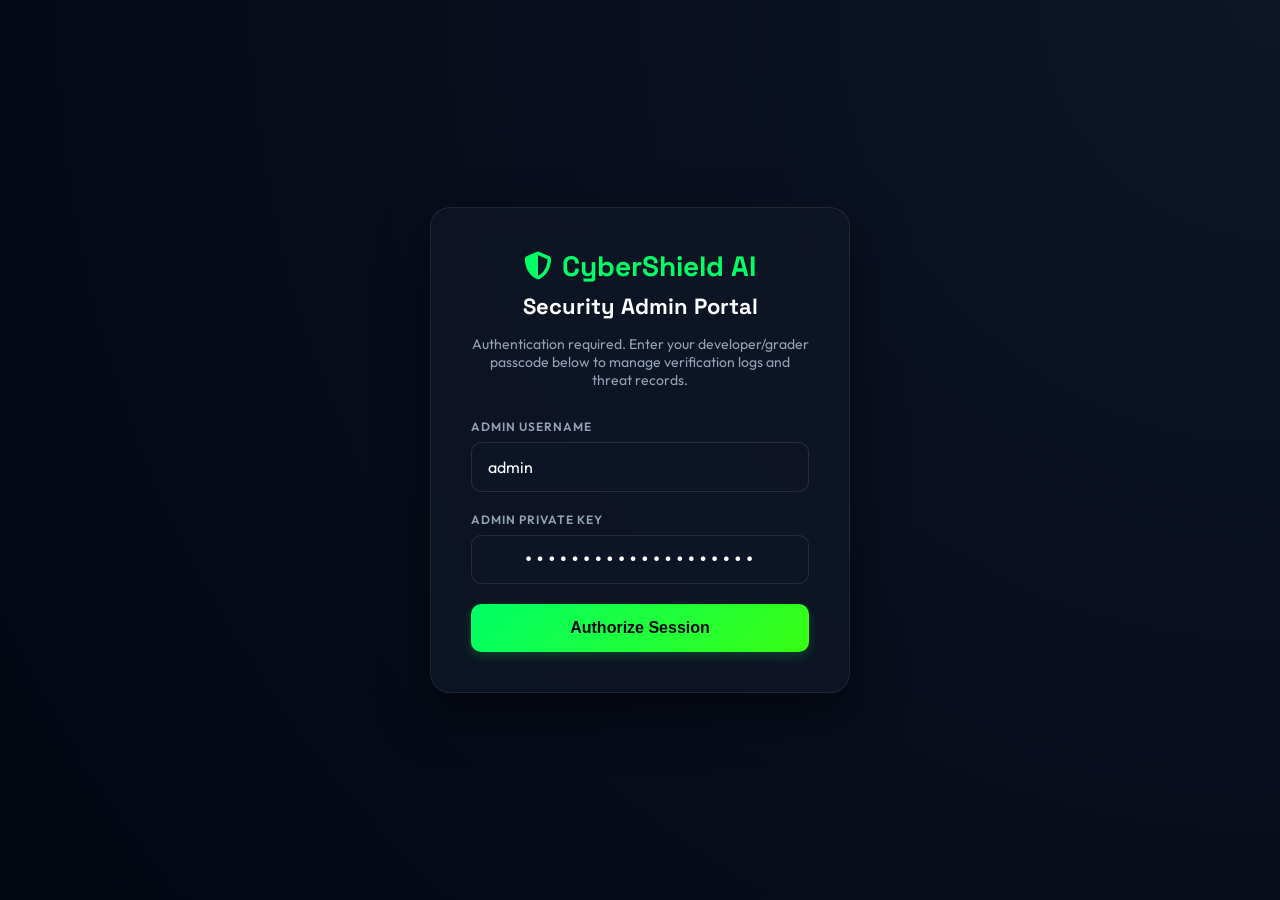
==== commit ed6f3edc: "feat(auth): enforce single predefined credentials and block guest access" ====
--- a/frontend/admin.html
+++ b/frontend/admin.html
@@ -476,8 +476,12 @@
             <h3 style="margin-top: 0; margin-bottom: 15px; font-family: 'Space Grotesk'; font-size: 22px;">Security Admin Portal</h3>
             <p>Authentication required. Enter your developer/grader passcode below to manage verification logs and threat records.</p>
             <div class="login-form-group">
+                <label for="admin-username-input">Admin Username</label>
+                <input type="text" id="admin-username-input" class="login-input" style="letter-spacing:normal; text-align:left; font-family:inherit;" placeholder="e.g. admin" value="admin">
+            </div>
+            <div class="login-form-group">
                 <label for="admin-passcode-input">Admin Private Key</label>
-                <input type="password" id="admin-passcode-input" class="login-input" placeholder="••••••••••••" autocomplete="current-password">
+                <input type="password" id="admin-passcode-input" class="login-input" placeholder="••••••••••••" autocomplete="current-password" value="cybershield_pvt_2026">
             </div>
             <button id="admin-login-submit" class="login-submit-btn">Authorize Session</button>
             <div id="login-error-msg" style="color: var(--color-dangerous); margin-top: 15px; font-weight: 600; font-size: 14px;" class="hidden"></div>
@@ -886,12 +890,13 @@
 
         // --- AUTH SECTION ---
         async function performLogin() {
+            const usernameVal = document.getElementById("admin-username-input").value;
             const passcodeVal = document.getElementById("admin-passcode-input").value;
             const errorDiv = document.getElementById("login-error-msg");
             errorDiv.classList.add("hidden");
 
-            if (!passcodeVal.trim()) {
-                errorDiv.textContent = "Please enter an admin passcode key.";
+            if (!usernameVal.trim() || !passcodeVal.trim()) {
+                errorDiv.textContent = "Please enter both admin username and passcode key.";
                 errorDiv.classList.remove("hidden");
                 return;
             }
@@ -900,7 +905,7 @@
                 const res = await fetch("/api/admin/verify", {
                     method: "POST",
                     headers: { "Content-Type": "application/json" },
-                    body: JSON.stringify({ key: passcodeVal })
+                    body: JSON.stringify({ username: usernameVal, key: passcodeVal })
                 });
 
                 if (res.ok) {
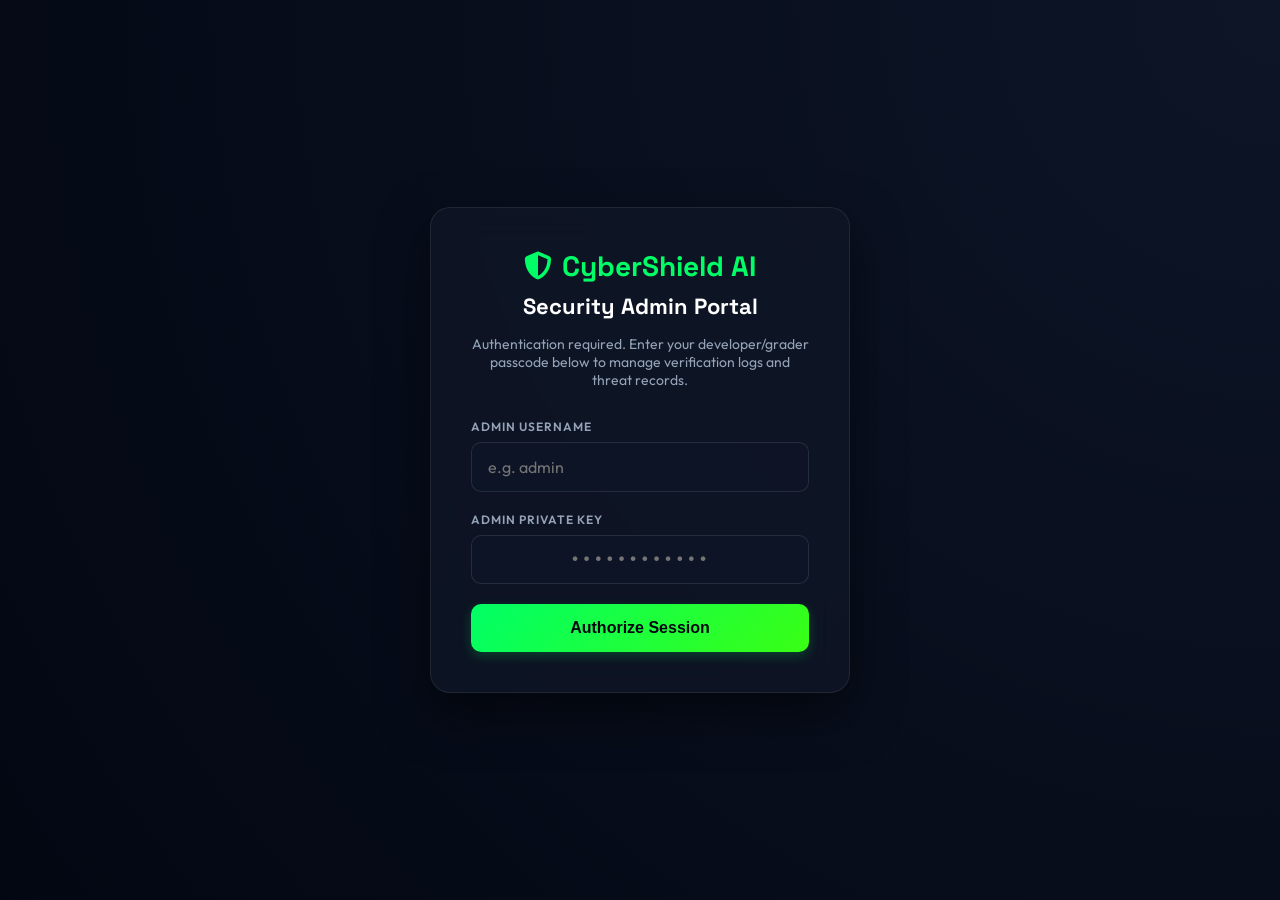
==== commit cf87f728: "style(login): remove pre-filled default credentials from standard and admin forms" ====
--- a/frontend/admin.html
+++ b/frontend/admin.html
@@ -477,11 +477,11 @@
             <p>Authentication required. Enter your developer/grader passcode below to manage verification logs and threat records.</p>
             <div class="login-form-group">
                 <label for="admin-username-input">Admin Username</label>
-                <input type="text" id="admin-username-input" class="login-input" style="letter-spacing:normal; text-align:left; font-family:inherit;" placeholder="e.g. admin" value="admin">
+                <input type="text" id="admin-username-input" class="login-input" style="letter-spacing:normal; text-align:left; font-family:inherit;" placeholder="e.g. admin" required>
             </div>
             <div class="login-form-group">
                 <label for="admin-passcode-input">Admin Private Key</label>
-                <input type="password" id="admin-passcode-input" class="login-input" placeholder="••••••••••••" autocomplete="current-password" value="cybershield_pvt_2026">
+                <input type="password" id="admin-passcode-input" class="login-input" placeholder="••••••••••••" autocomplete="current-password" required>
             </div>
             <button id="admin-login-submit" class="login-submit-btn">Authorize Session</button>
             <div id="login-error-msg" style="color: var(--color-dangerous); margin-top: 15px; font-weight: 600; font-size: 14px;" class="hidden"></div>
